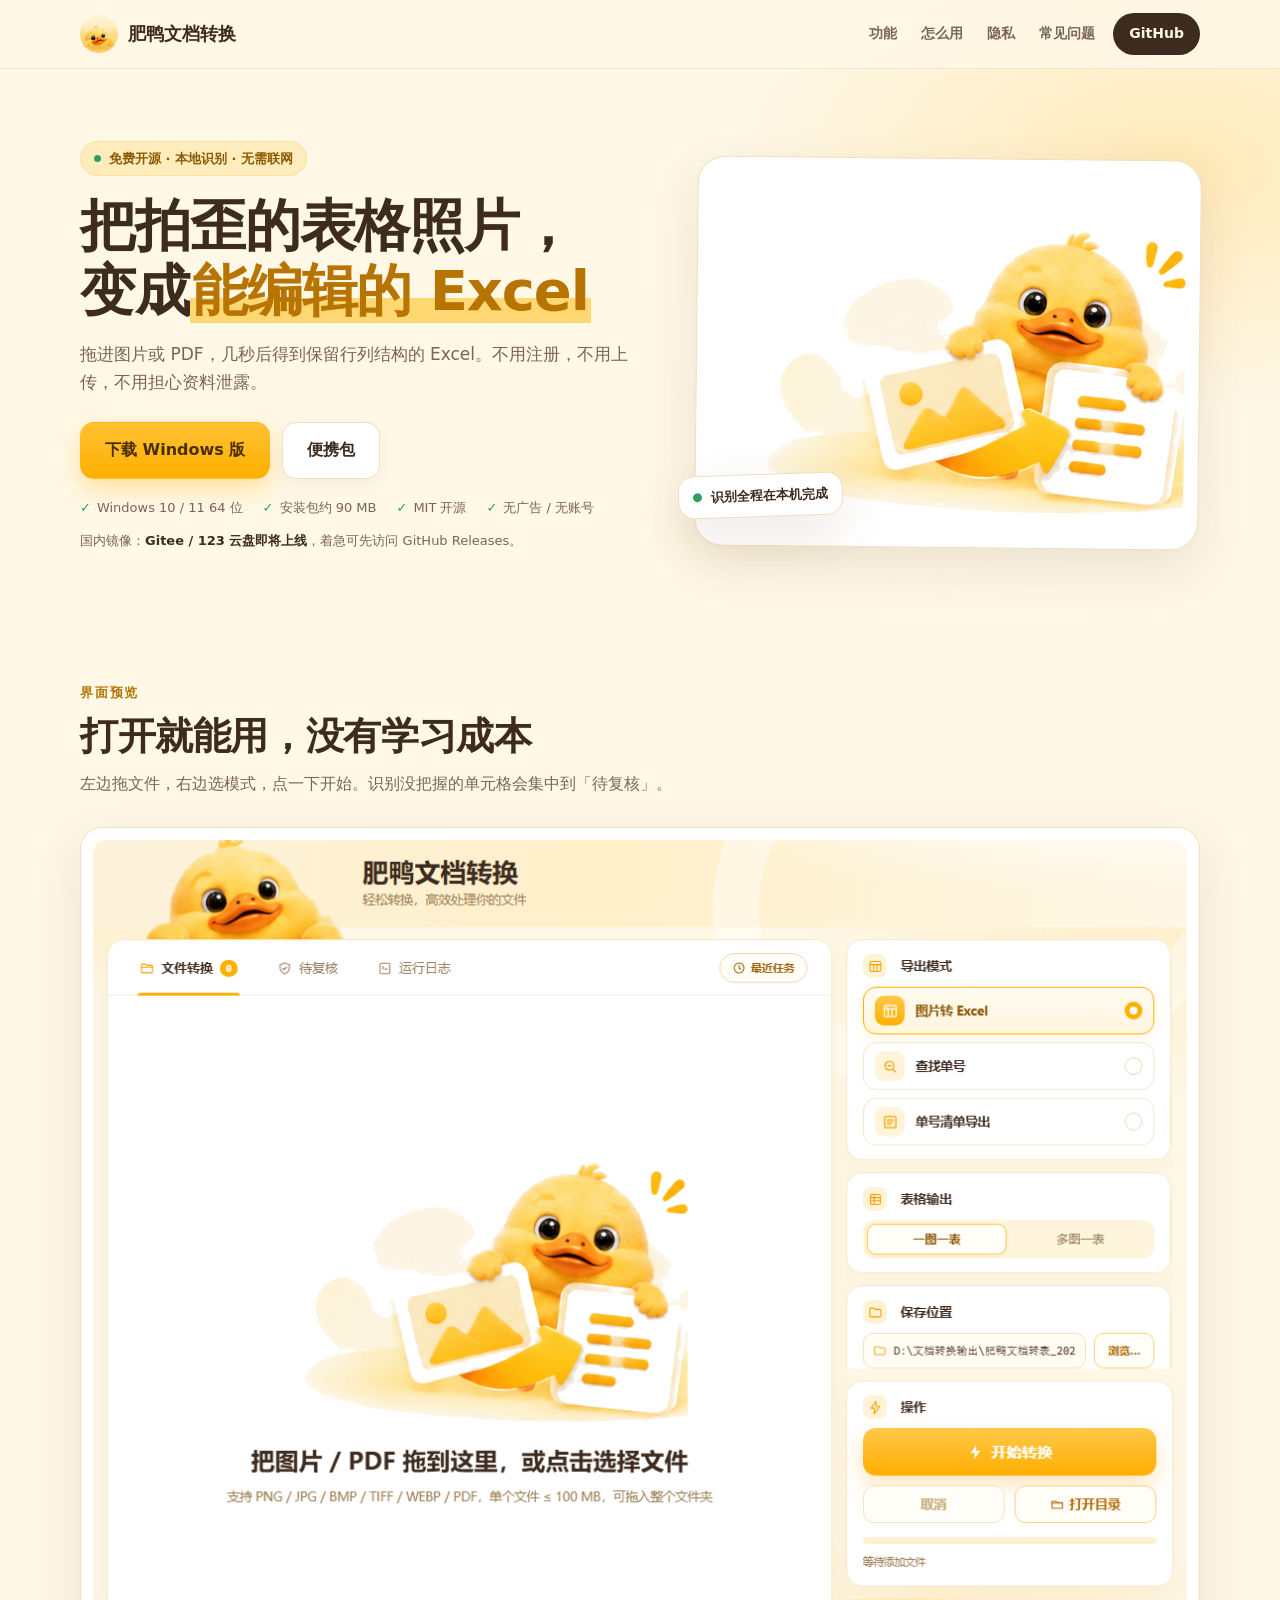
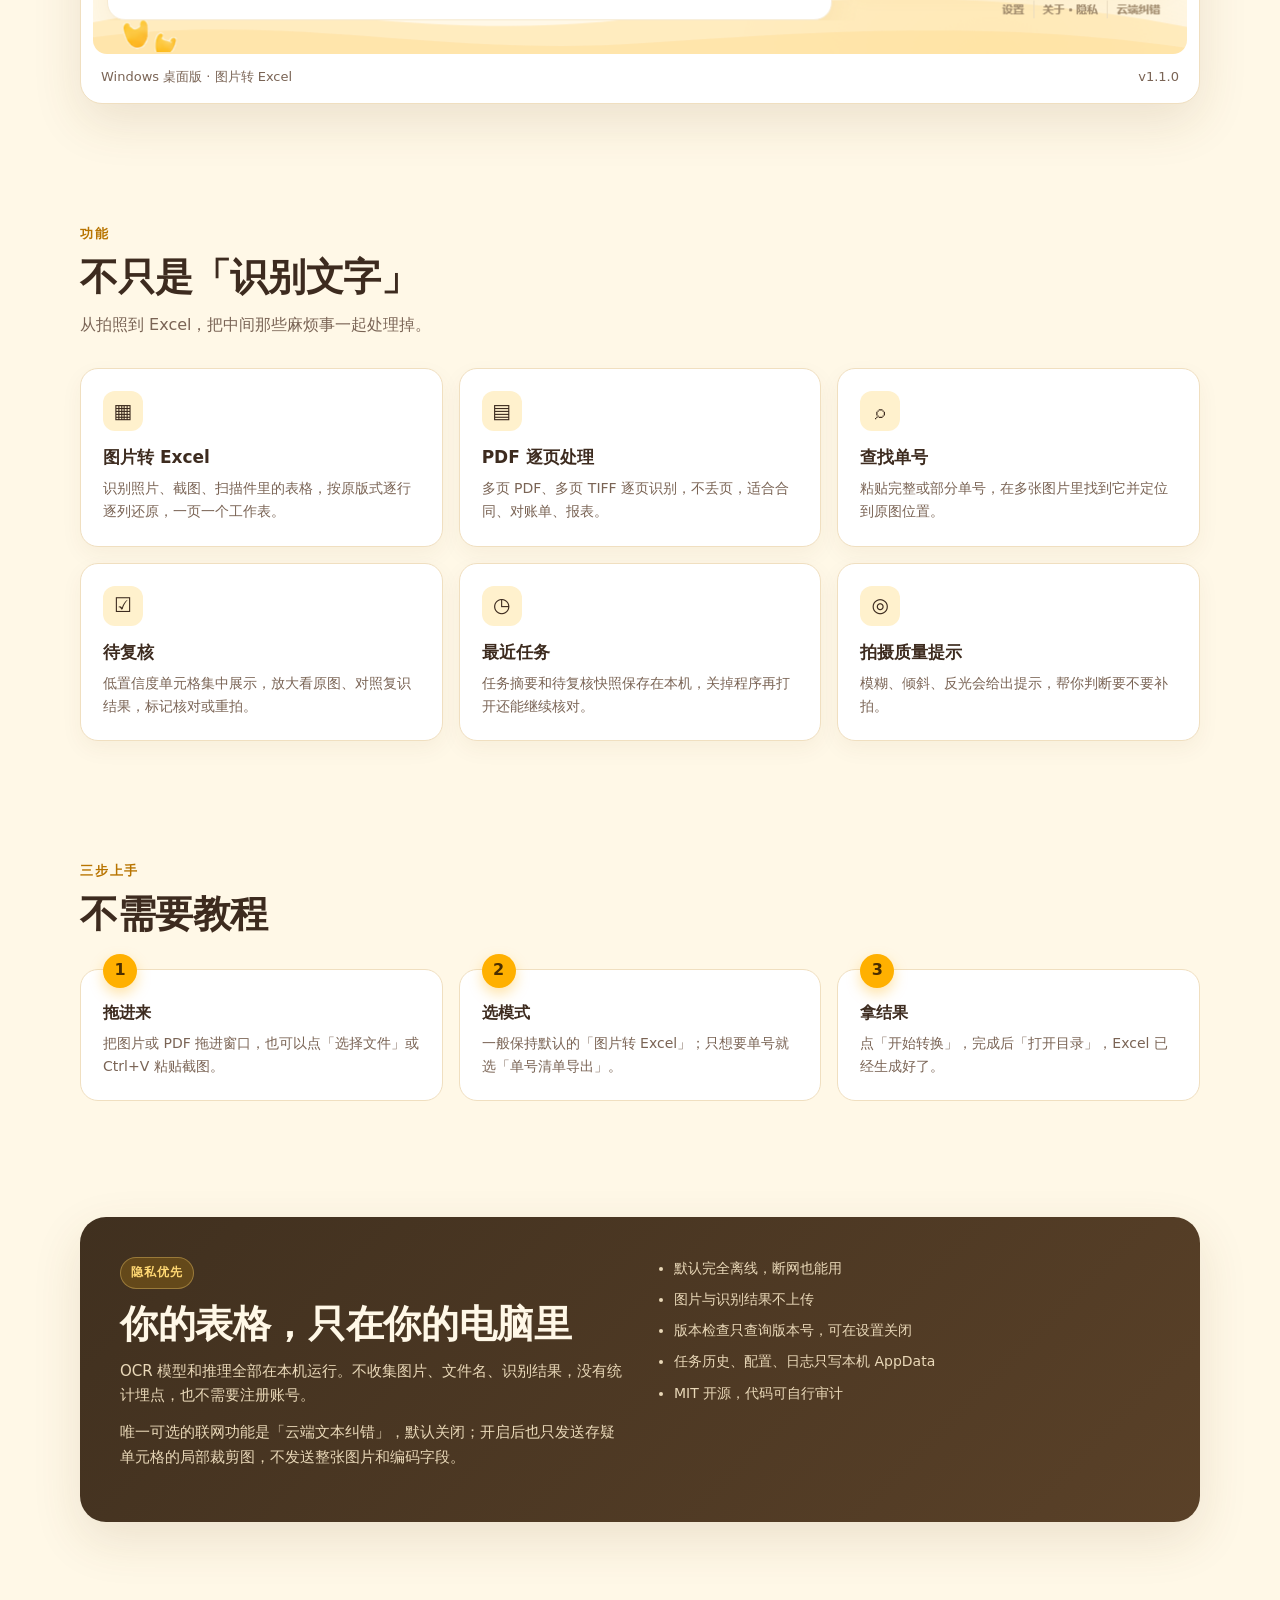
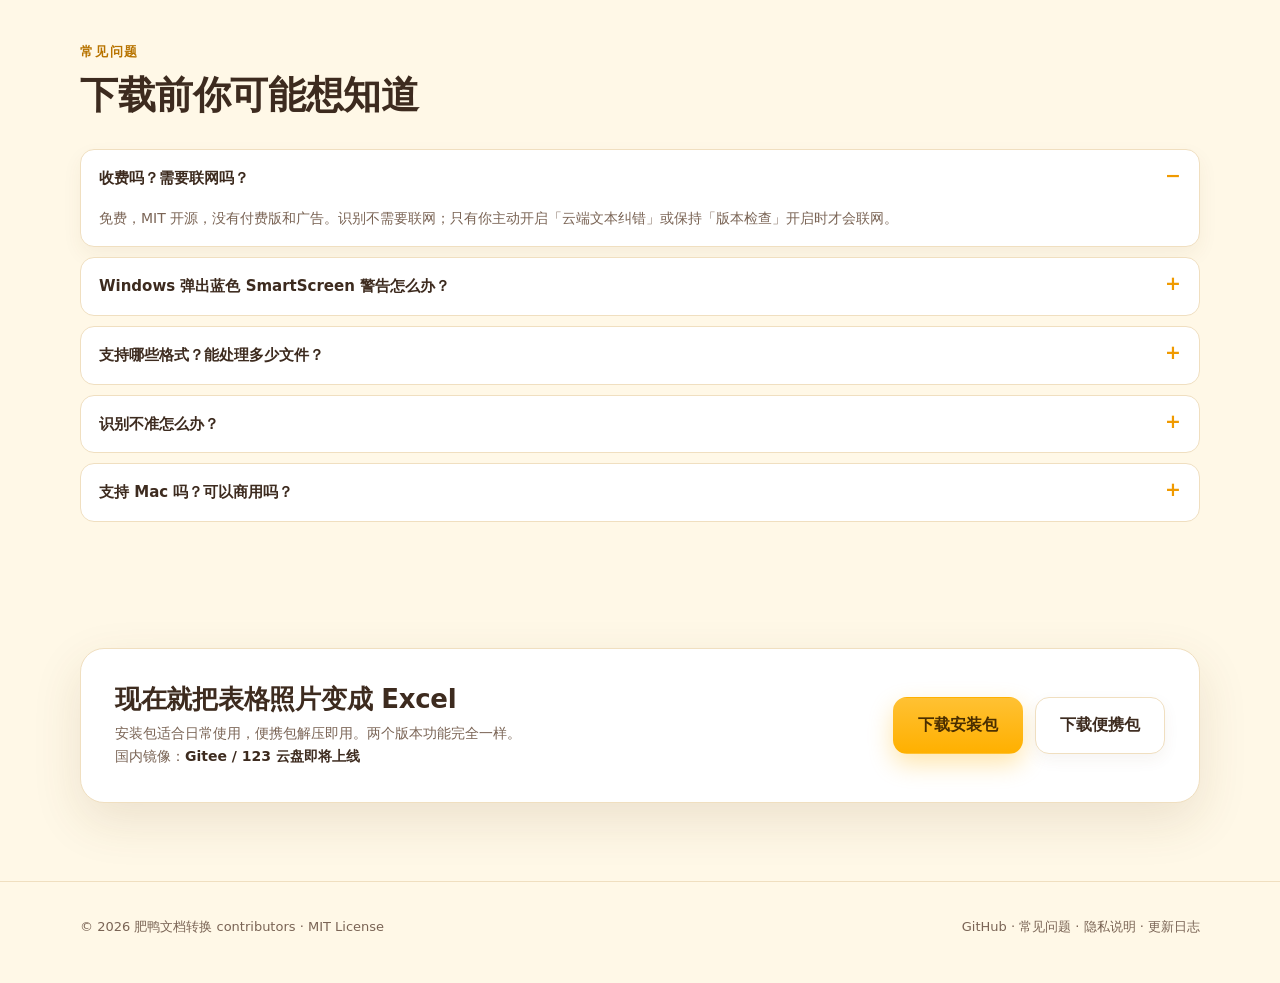
==== index.html @ 393e7095 "feat: 肥鸭文档转换 v1.1.0 开源版 Windows 本地 OCR 图片/PDF 转 Excel；MIT 开源、中文界面、自动更新检查、官网与 FAQ。" ====
<!DOCTYPE html>
<html lang="zh-CN">
<head>
<meta charset="UTF-8">
<meta name="viewport" content="width=device-width, initial-scale=1">
<title>肥鸭文档转换 · 图片 PDF 转 Excel，本地识别不上传</title>
<meta name="description" content="免费开源的 Windows 工具：把表格照片、截图、扫描 PDF 转成可编辑的 Excel。全程本机 OCR，不上传图片和识别结果。">
<meta name="theme-color" content="#FFF8E7">
<link rel="icon" href="assets/app.png">
<style>
  :root {
    --cream: #FFF8E7;
    --cream-deep: #FFEFC9;
    --orange: #FFB000;
    --orange-deep: #F09A00;
    --brown: #3D2B1F;
    --brown-soft: #7A6455;
    --white: #FFFFFF;
    --line: #F0DFC0;
    --green: #2F9E63;
    --radius: 22px;
    --shadow: 0 18px 50px rgba(99, 67, 26, .12);
  }
  * { box-sizing: border-box; }
  html { scroll-behavior: smooth; }
  body {
    margin: 0;
    font-family: "PingFang SC", "Microsoft YaHei", "Noto Sans SC", system-ui, -apple-system, sans-serif;
    color: var(--brown);
    background:
      radial-gradient(900px 420px at 12% -8%, #FFE7A8 0%, rgba(255, 231, 168, 0) 62%),
      radial-gradient(760px 420px at 92% 4%, #FFE9B8 0%, rgba(255, 233, 184, 0) 58%),
      var(--cream);
    line-height: 1.65;
    -webkit-font-smoothing: antialiased;
  }
  a { color: inherit; }
  .wrap { width: min(1120px, calc(100% - 40px)); margin: 0 auto; }

  /* 顶部导航 */
  header {
    position: sticky; top: 0; z-index: 20;
    backdrop-filter: blur(14px);
    background: rgba(255, 248, 231, .82);
    border-bottom: 1px solid rgba(240, 223, 192, .7);
  }
  .nav { display: flex; align-items: center; gap: 18px; height: 68px; }
  .brand { display: flex; align-items: center; gap: 10px; font-weight: 800; font-size: 18px; text-decoration: none; }
  .brand img { width: 38px; height: 38px; border-radius: 50%; object-fit: cover; background: var(--white); }
  .nav-links { display: flex; gap: 24px; margin-left: auto; font-size: 14px; font-weight: 600; }
  .nav-links a { text-decoration: none; color: var(--brown-soft); }
  .nav-links a:hover { color: var(--brown); }
  .nav-cta {
    text-decoration: none; font-weight: 700; font-size: 14px;
    background: var(--brown); color: var(--cream);
    padding: 9px 16px; border-radius: 999px;
  }

  /* 首屏 */
  .hero { display: grid; grid-template-columns: 1.06fr .94fr; gap: 48px; align-items: center; padding: 72px 0 56px; }
  .eyebrow {
    display: inline-flex; align-items: center; gap: 8px;
    font-size: 13px; font-weight: 700; color: #8A5A00;
    background: #FFECBC; border: 1px solid #FFDF9A;
    padding: 6px 13px; border-radius: 999px;
  }
  .eyebrow i { width: 7px; height: 7px; border-radius: 50%; background: var(--green); display: inline-block; }
  h1 { font-size: clamp(34px, 4.6vw, 56px); line-height: 1.16; margin: 18px 0 16px; letter-spacing: -.02em; }
  h1 em { font-style: normal; color: #B87400; background: linear-gradient(transparent 62%, #FFD873 62%); padding: 0 2px; }
  .lead { font-size: 17px; color: var(--brown-soft); max-width: 33em; margin: 0 0 26px; }
  .cta-row { display: flex; flex-wrap: wrap; gap: 12px; align-items: center; }
  .btn {
    display: inline-flex; align-items: center; gap: 9px;
    text-decoration: none; font-weight: 800; font-size: 16px;
    padding: 14px 24px; border-radius: 14px; border: 1px solid transparent;
    transition: transform .15s ease, box-shadow .15s ease;
  }
  .btn:hover { transform: translateY(-1px); }
  .btn-main {
    background: linear-gradient(180deg, #FFC133, var(--orange));
    color: #4A2E00; box-shadow: 0 10px 24px rgba(255, 176, 0, .32);
  }
  .btn-ghost { background: var(--white); border-color: var(--line); color: var(--brown); box-shadow: 0 6px 16px rgba(99, 67, 26, .06); }
  .meta { display: flex; flex-wrap: wrap; gap: 8px 20px; margin-top: 18px; font-size: 13px; color: var(--brown-soft); }
  .meta span::before { content: "✓"; color: var(--green); font-weight: 800; margin-right: 6px; }

  .hero-visual { position: relative; }
  .hero-card {
    background: var(--white); border: 1px solid var(--line); border-radius: 28px;
    padding: 14px; box-shadow: var(--shadow); transform: rotate(.6deg);
  }
  .hero-card img { width: 100%; display: block; border-radius: 18px; }
  .float-tag {
    position: absolute; left: -18px; bottom: 30px;
    background: var(--white); border: 1px solid var(--line); border-radius: 16px;
    padding: 10px 14px; box-shadow: var(--shadow); font-size: 13px; font-weight: 700;
    display: flex; align-items: center; gap: 9px; transform: rotate(-2deg);
  }
  .float-tag .dot { width: 9px; height: 9px; border-radius: 50%; background: var(--green); }

  /* 通用区块 */
  section { padding: 58px 0; }
  .sec-head { max-width: 640px; margin-bottom: 30px; }
  .sec-kicker { font-size: 13px; font-weight: 800; letter-spacing: .14em; color: #B87400; text-transform: uppercase; }
  h2 { font-size: clamp(26px, 3vw, 38px); line-height: 1.25; margin: 8px 0 10px; letter-spacing: -.01em; }
  .sec-head p { color: var(--brown-soft); margin: 0; font-size: 16px; }

  .shot {
    background: var(--white); border: 1px solid var(--line); border-radius: var(--radius);
    padding: 12px; box-shadow: var(--shadow);
  }
  .shot img { width: 100%; display: block; border-radius: 14px; }
  .shot-cap { display: flex; justify-content: space-between; gap: 12px; padding: 12px 8px 4px; font-size: 13px; color: var(--brown-soft); }

  .grid { display: grid; grid-template-columns: repeat(3, 1fr); gap: 16px; }
  .card {
    background: var(--white); border: 1px solid var(--line); border-radius: 18px;
    padding: 22px; box-shadow: 0 8px 22px rgba(99, 67, 26, .05);
  }
  .card .ico {
    width: 40px; height: 40px; border-radius: 12px; display: grid; place-items: center;
    background: #FFF1CD; font-size: 20px; margin-bottom: 12px;
  }
  .card h3 { margin: 0 0 6px; font-size: 17px; }
  .card p { margin: 0; font-size: 14px; color: var(--brown-soft); }

  .steps { display: grid; grid-template-columns: repeat(3, 1fr); gap: 16px; counter-reset: step; }
  .step { position: relative; background: var(--white); border: 1px solid var(--line); border-radius: 18px; padding: 24px 22px 22px; }
  .step::before {
    counter-increment: step; content: counter(step);
    position: absolute; top: -16px; left: 22px;
    width: 34px; height: 34px; border-radius: 50%;
    display: grid; place-items: center; font-weight: 800;
    background: var(--orange); color: #4A2E00; box-shadow: 0 6px 14px rgba(255, 176, 0, .35);
  }
  .step h3 { margin: 6px 0 6px; font-size: 16px; }
  .step p { margin: 0; font-size: 14px; color: var(--brown-soft); }

  .privacy {
    background: linear-gradient(135deg, #40301F, #5A4128);
    border-radius: 26px; color: #FFF3D8; padding: 40px;
    display: grid; grid-template-columns: 1fr 1fr; gap: 32px;
    box-shadow: var(--shadow);
  }
  .privacy h2 { color: #FFF8E7; margin-top: 0; }
  .privacy p { color: #E9D8B8; margin: 0 0 12px; font-size: 15px; }
  .privacy ul { margin: 0; padding-left: 18px; color: #E9D8B8; font-size: 14px; }
  .privacy li { margin-bottom: 8px; }
  .privacy .badge {
    display: inline-block; font-size: 12px; font-weight: 800; letter-spacing: .08em;
    background: rgba(255, 176, 0, .18); color: #FFD873; border: 1px solid rgba(255, 216, 115, .35);
    padding: 5px 10px; border-radius: 999px; margin-bottom: 12px;
  }

  details {
    background: var(--white); border: 1px solid var(--line); border-radius: 14px;
    padding: 0 18px; margin-bottom: 10px;
  }
  details[open] { box-shadow: 0 8px 20px rgba(99, 67, 26, .06); }
  summary { cursor: pointer; font-weight: 700; font-size: 15px; padding: 16px 0; list-style: none; display: flex; justify-content: space-between; gap: 12px; }
  summary::-webkit-details-marker { display: none; }
  summary::after { content: "+"; color: var(--orange-deep); font-weight: 800; font-size: 19px; line-height: 1; }
  details[open] summary::after { content: "−"; }
  details p { margin: 0 0 16px; font-size: 14px; color: var(--brown-soft); }

  .download-card {
    background: var(--white); border: 1px solid var(--line); border-radius: 24px;
    padding: 34px; box-shadow: var(--shadow);
    display: flex; align-items: center; justify-content: space-between; gap: 24px; flex-wrap: wrap;
  }
  .download-card h2 { margin: 0 0 6px; font-size: 26px; }
  .download-card p { margin: 0; color: var(--brown-soft); font-size: 14px; }
  .mirror { font-size: 13px; color: var(--brown-soft); margin-top: 12px; }
  .mirror b { color: var(--brown); }
  .disabled { opacity: .55; pointer-events: none; }

  footer { padding: 34px 0 46px; border-top: 1px solid var(--line); margin-top: 20px; font-size: 13px; color: var(--brown-soft); }
  .foot { display: flex; flex-wrap: wrap; gap: 14px 26px; align-items: center; justify-content: space-between; }
  .foot a { text-decoration: none; }
  .foot a:hover { text-decoration: underline; }

  @media (max-width: 880px) {
    .hero { grid-template-columns: 1fr; padding-top: 44px; gap: 30px; }
    .hero-visual { order: -1; }
    .grid { grid-template-columns: 1fr 1fr; }
    .steps { grid-template-columns: 1fr; }
    .privacy { grid-template-columns: 1fr; padding: 28px; }
    .nav-links { display: none; }
  }
  @media (max-width: 560px) {
    .grid { grid-template-columns: 1fr; }
    .hero-card { transform: none; }
    .float-tag { left: 8px; bottom: 10px; }
    .cta-row .btn { width: 100%; justify-content: center; }
    .download-card { padding: 24px; }
  }
</style>
</head>
<body>

<header>
  <div class="wrap nav">
    <a class="brand" href="#top"><img src="assets/app.png" alt="">肥鸭文档转换</a>
    <nav class="nav-links">
      <a href="#features">功能</a>
      <a href="#howto">怎么用</a>
      <a href="#privacy">隐私</a>
      <a href="#faq">常见问题</a>
    </nav>
    <a class="nav-cta" href="https://github.com/feifei3yaya/fatduck-ocr" target="_blank" rel="noopener">GitHub</a>
  </div>
</header>

<main id="top">
  <div class="wrap hero">
    <div>
      <span class="eyebrow"><i></i>免费开源 · 本地识别 · 无需联网</span>
      <h1>把拍歪的表格照片，<br>变成<em>能编辑的 Excel</em></h1>
      <p class="lead">拖进图片或 PDF，几秒后得到保留行列结构的 Excel。不用注册，不用上传，不用担心资料泄露。</p>
      <div class="cta-row">
        <a class="btn btn-main" href="https://github.com/feifei3yaya/fatduck-ocr/releases/latest" target="_blank" rel="noopener">下载 Windows 版</a>
        <a class="btn btn-ghost" href="https://github.com/feifei3yaya/fatduck-ocr/releases/latest" target="_blank" rel="noopener">便携包</a>
      </div>
      <div class="meta">
        <span>Windows 10 / 11 64 位</span>
        <span>安装包约 90 MB</span>
        <span>MIT 开源</span>
        <span>无广告 / 无账号</span>
      </div>
      <p class="mirror">国内镜像：<b>Gitee / 123 云盘即将上线</b>，着急可先访问 GitHub Releases。</p>
    </div>
    <div class="hero-visual">
      <div class="hero-card"><img src="assets/duck-hero.png" alt="肥鸭文档转换吉祥物"></div>
      <div class="float-tag"><span class="dot"></span>识别全程在本机完成</div>
    </div>
  </div>

  <section id="preview">
    <div class="wrap">
      <div class="sec-head">
        <span class="sec-kicker">界面预览</span>
        <h2>打开就能用，没有学习成本</h2>
        <p>左边拖文件，右边选模式，点一下开始。识别没把握的单元格会集中到「待复核」。</p>
      </div>
      <div class="shot">
        <img src="docs/screenshot.png" alt="肥鸭文档转换界面截图">
        <div class="shot-cap"><span>Windows 桌面版 · 图片转 Excel</span><span>v1.1.0</span></div>
      </div>
    </div>
  </section>

  <section id="features">
    <div class="wrap">
      <div class="sec-head">
        <span class="sec-kicker">功能</span>
        <h2>不只是「识别文字」</h2>
        <p>从拍照到 Excel，把中间那些麻烦事一起处理掉。</p>
      </div>
      <div class="grid">
        <div class="card"><div class="ico">▦</div><h3>图片转 Excel</h3><p>识别照片、截图、扫描件里的表格，按原版式逐行逐列还原，一页一个工作表。</p></div>
        <div class="card"><div class="ico">▤</div><h3>PDF 逐页处理</h3><p>多页 PDF、多页 TIFF 逐页识别，不丢页，适合合同、对账单、报表。</p></div>
        <div class="card"><div class="ico">⌕</div><h3>查找单号</h3><p>粘贴完整或部分单号，在多张图片里找到它并定位到原图位置。</p></div>
        <div class="card"><div class="ico">☑</div><h3>待复核</h3><p>低置信度单元格集中展示，放大看原图、对照复识结果，标记核对或重拍。</p></div>
        <div class="card"><div class="ico">◷</div><h3>最近任务</h3><p>任务摘要和待复核快照保存在本机，关掉程序再打开还能继续核对。</p></div>
        <div class="card"><div class="ico">◎</div><h3>拍摄质量提示</h3><p>模糊、倾斜、反光会给出提示，帮你判断要不要补拍。</p></div>
      </div>
    </div>
  </section>

  <section id="howto">
    <div class="wrap">
      <div class="sec-head">
        <span class="sec-kicker">三步上手</span>
        <h2>不需要教程</h2>
      </div>
      <div class="steps">
        <div class="step"><h3>拖进来</h3><p>把图片或 PDF 拖进窗口，也可以点「选择文件」或 Ctrl+V 粘贴截图。</p></div>
        <div class="step"><h3>选模式</h3><p>一般保持默认的「图片转 Excel」；只想要单号就选「单号清单导出」。</p></div>
        <div class="step"><h3>拿结果</h3><p>点「开始转换」，完成后「打开目录」，Excel 已经生成好了。</p></div>
      </div>
    </div>
  </section>

  <section id="privacy">
    <div class="wrap">
      <div class="privacy">
        <div>
          <span class="badge">隐私优先</span>
          <h2>你的表格，只在你的电脑里</h2>
          <p>OCR 模型和推理全部在本机运行。不收集图片、文件名、识别结果，没有统计埋点，也不需要注册账号。</p>
          <p>唯一可选的联网功能是「云端文本纠错」，默认关闭；开启后也只发送存疑单元格的局部裁剪图，不发送整张图片和编码字段。</p>
        </div>
        <div>
          <ul>
            <li>默认完全离线，断网也能用</li>
            <li>图片与识别结果不上传</li>
            <li>版本检查只查询版本号，可在设置关闭</li>
            <li>任务历史、配置、日志只写本机 AppData</li>
            <li>MIT 开源，代码可自行审计</li>
          </ul>
        </div>
      </div>
    </div>
  </section>

  <section id="faq">
    <div class="wrap">
      <div class="sec-head">
        <span class="sec-kicker">常见问题</span>
        <h2>下载前你可能想知道</h2>
      </div>
      <details open>
        <summary>收费吗？需要联网吗？</summary>
        <p>免费，MIT 开源，没有付费版和广告。识别不需要联网；只有你主动开启「云端文本纠错」或保持「版本检查」开启时才会联网。</p>
      </details>
      <details>
        <summary>Windows 弹出蓝色 SmartScreen 警告怎么办？</summary>
        <p>因为我们没有购买代码签名证书。点「更多信息 → 仍要运行」即可，也可以先运行随包附带的「解除锁定.bat」。</p>
      </details>
      <details>
        <summary>支持哪些格式？能处理多少文件？</summary>
        <p>支持 PNG / JPG / BMP / TIF / TIFF / WEBP / PDF；单文件上限 100 MB，可一次拖入整个文件夹，多页 PDF 会逐页识别。</p>
      </details>
      <details>
        <summary>识别不准怎么办？</summary>
        <p>尽量正对表格拍摄，让表格占满画面，避免反光和阴影。识别没把握的单元格会进入「待复核」，可以逐条对照原图核对。印刷体效果最好，潦草手写准确率有限。</p>
      </details>
      <details>
        <summary>支持 Mac 吗？可以商用吗？</summary>
        <p>目前支持 Windows 10 / 11 64 位，macOS 在规划中。MIT 许可证允许商用、修改和再分发，保留版权声明即可。</p>
      </details>
    </div>
  </section>

  <section id="download">
    <div class="wrap">
      <div class="download-card">
        <div>
          <h2>现在就把表格照片变成 Excel</h2>
          <p>安装包适合日常使用，便携包解压即用。两个版本功能完全一样。</p>
          <p class="mirror">国内镜像：<b>Gitee / 123 云盘即将上线</b></p>
        </div>
        <div class="cta-row">
          <a class="btn btn-main" href="https://github.com/feifei3yaya/fatduck-ocr/releases/latest" target="_blank" rel="noopener">下载安装包</a>
          <a class="btn btn-ghost" href="https://github.com/feifei3yaya/fatduck-ocr/releases/latest" target="_blank" rel="noopener">下载便携包</a>
        </div>
      </div>
    </div>
  </section>
</main>

<footer>
  <div class="wrap foot">
    <span>© 2026 肥鸭文档转换 contributors · MIT License</span>
    <span>
      <a href="https://github.com/feifei3yaya/fatduck-ocr" target="_blank" rel="noopener">GitHub</a> ·
      <a href="docs/FAQ.md">常见问题</a> ·
      <a href="privacy_notice.txt">隐私说明</a> ·
      <a href="CHANGELOG.md">更新日志</a>
    </span>
  </div>
</footer>

</body>
</html>
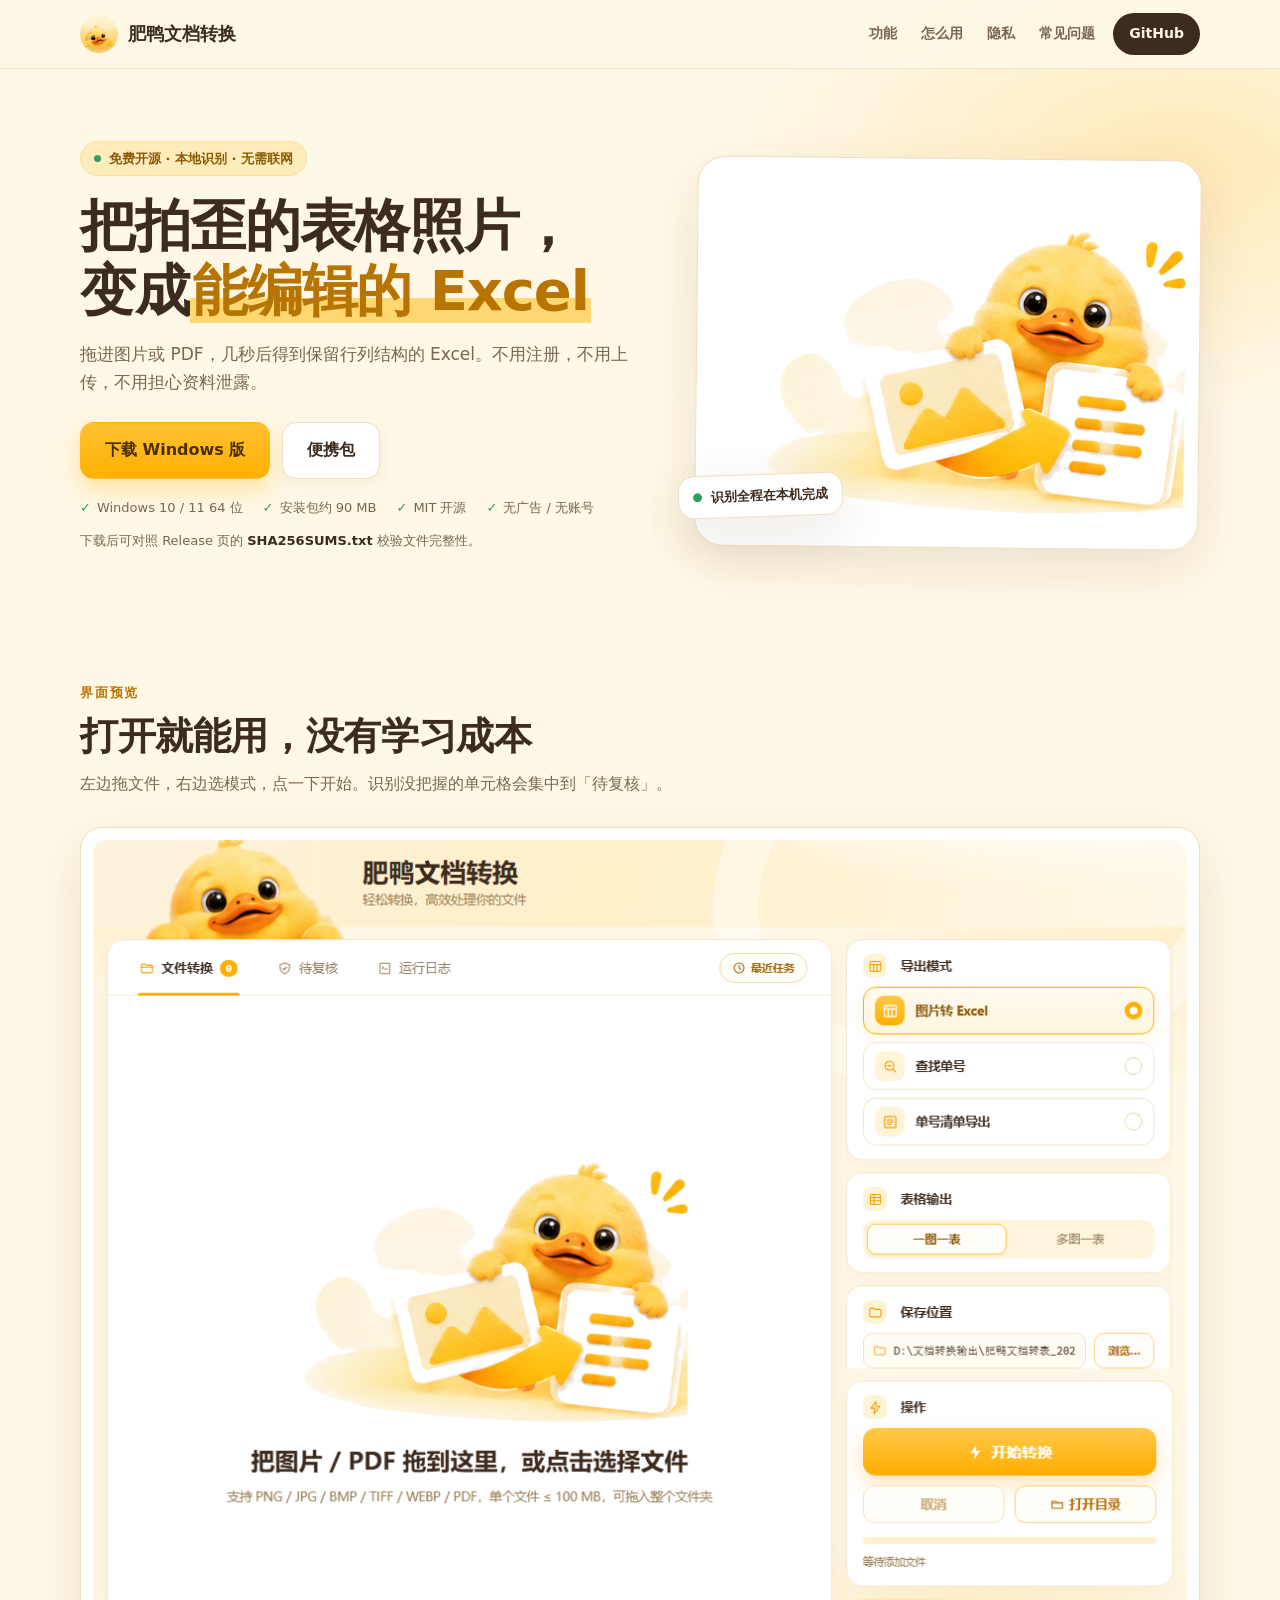
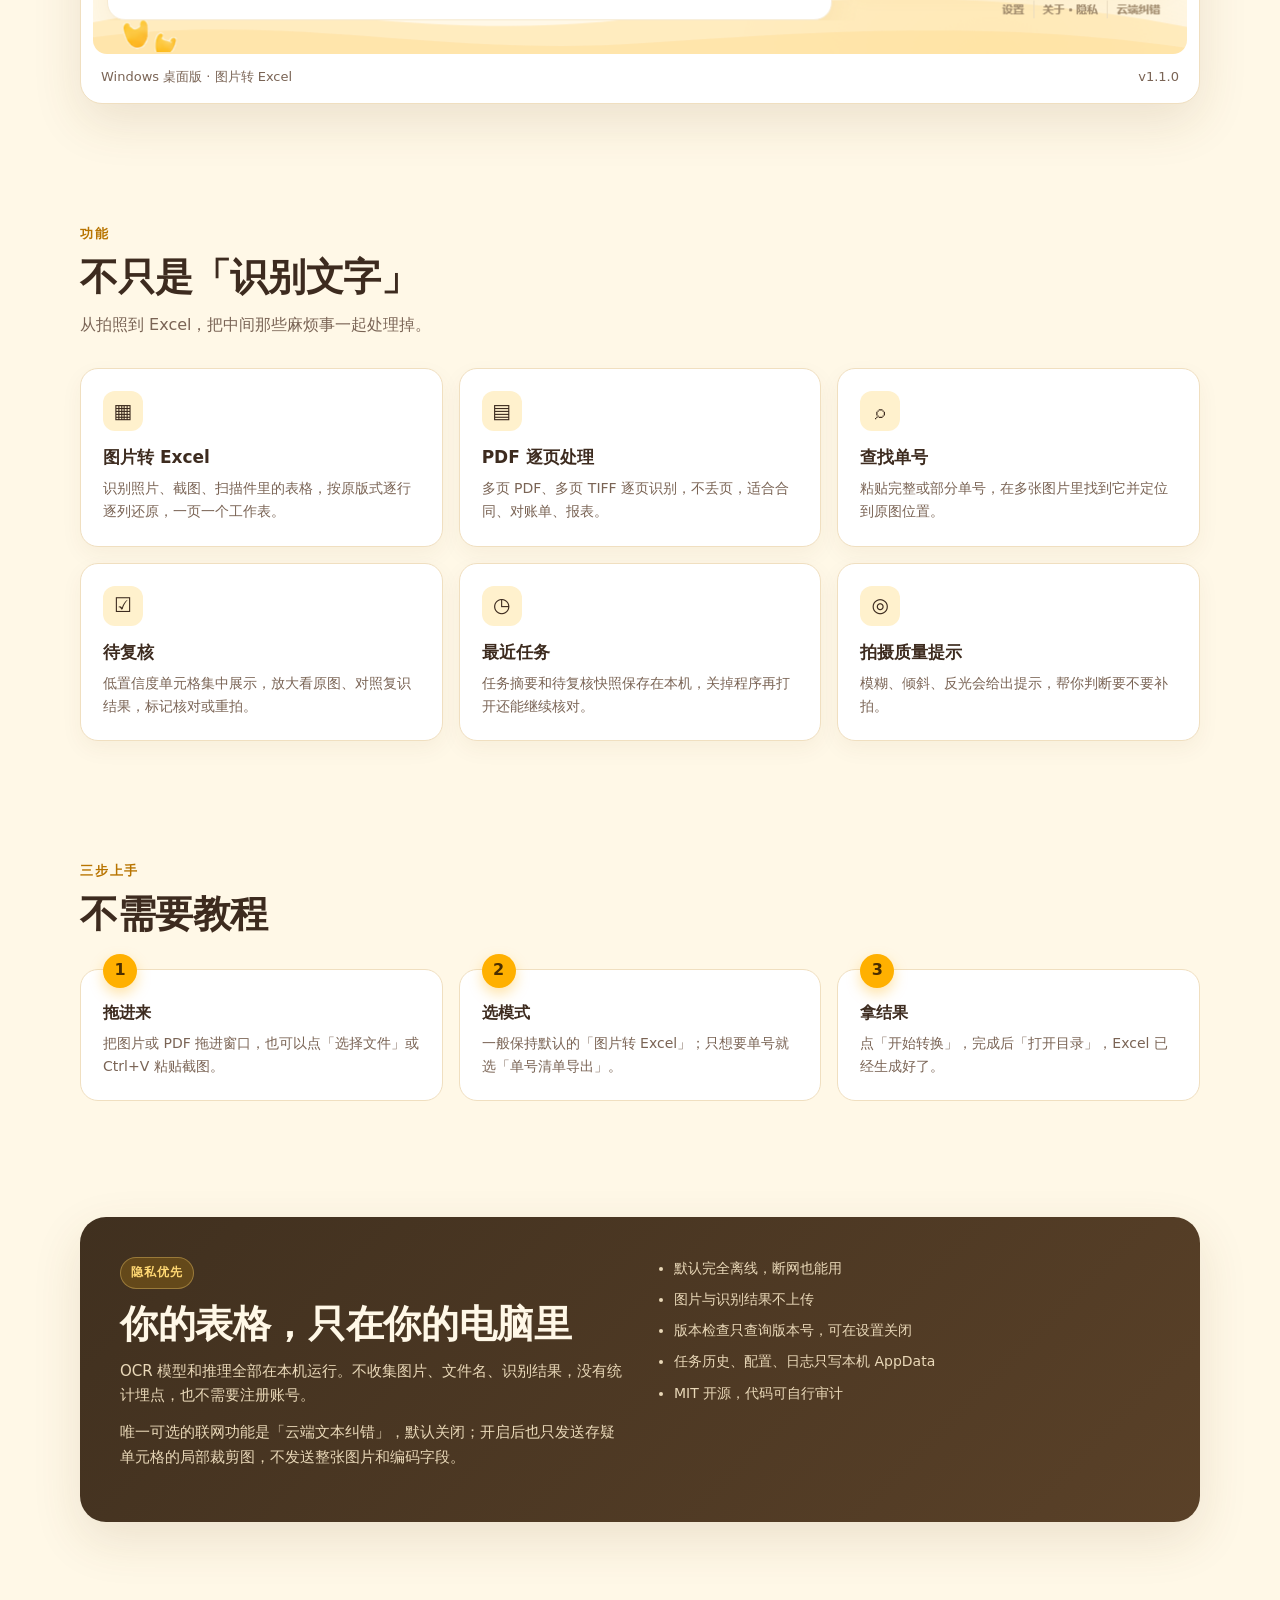
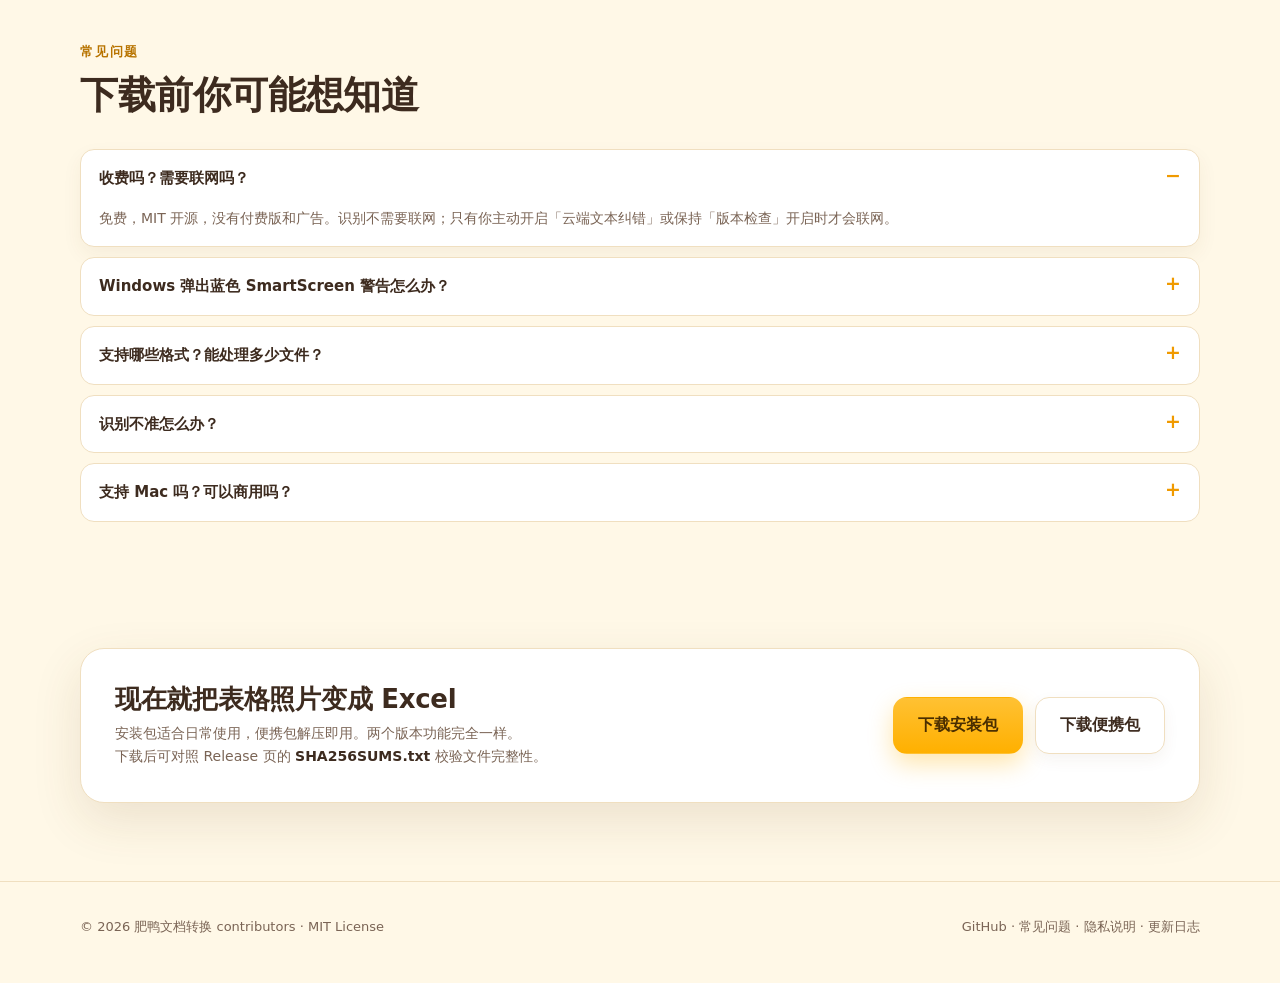
==== commit 008c4983: "ci: 用 Actions 部署官网，移除镜像占位文案" ====
--- a/index.html
+++ b/index.html
@@ -227,7 +227,7 @@
         <span>MIT 开源</span>
         <span>无广告 / 无账号</span>
       </div>
-      <p class="mirror">国内镜像：<b>Gitee / 123 云盘即将上线</b>，着急可先访问 GitHub Releases。</p>
+      <p class="mirror">下载后可对照 Release 页的 <b>SHA256SUMS.txt</b> 校验文件完整性。</p>
     </div>
     <div class="hero-visual">
       <div class="hero-card"><img src="assets/duck-hero.png" alt="肥鸭文档转换吉祥物"></div>
@@ -338,7 +338,7 @@
         <div>
           <h2>现在就把表格照片变成 Excel</h2>
           <p>安装包适合日常使用，便携包解压即用。两个版本功能完全一样。</p>
-          <p class="mirror">国内镜像：<b>Gitee / 123 云盘即将上线</b></p>
+          <p class="mirror">下载后可对照 Release 页的 <b>SHA256SUMS.txt</b> 校验文件完整性。</p>
         </div>
         <div class="cta-row">
           <a class="btn btn-main" href="https://github.com/feifei3yaya/fatduck-ocr/releases/latest" target="_blank" rel="noopener">下载安装包</a>
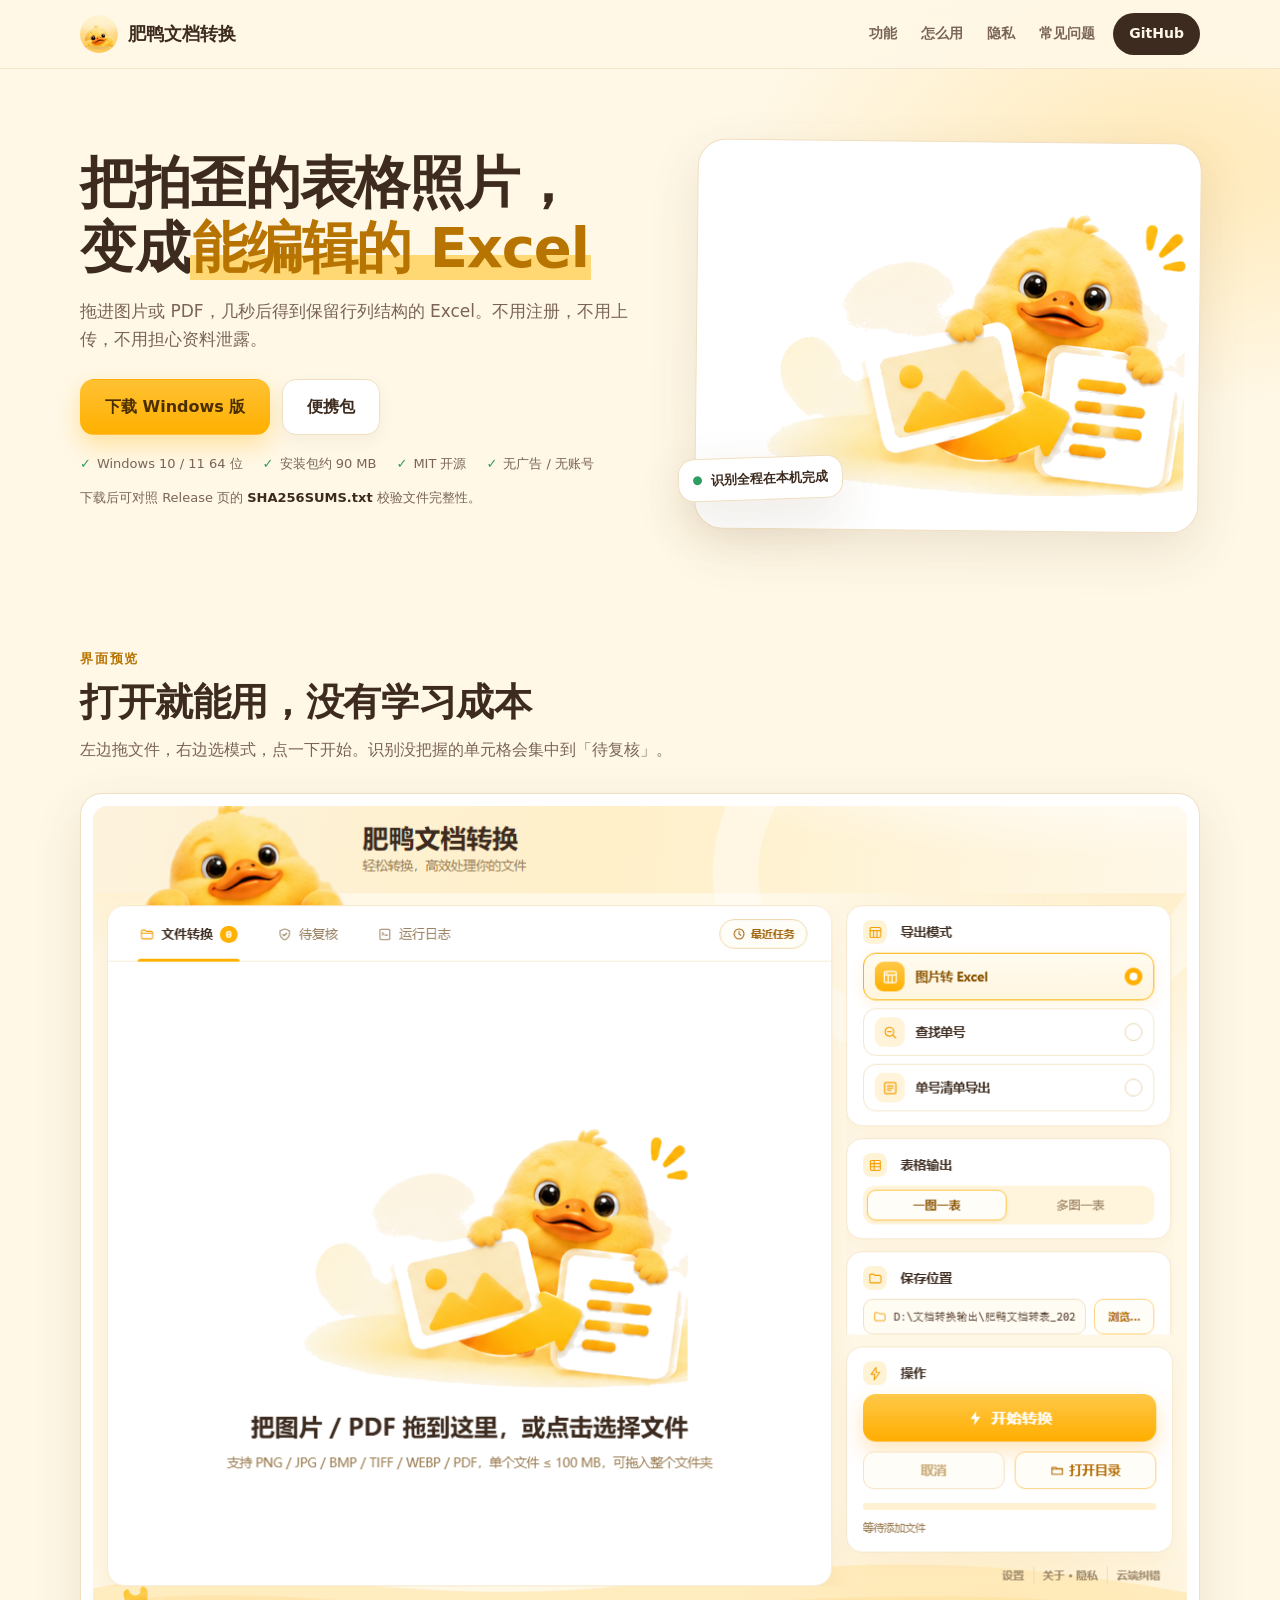
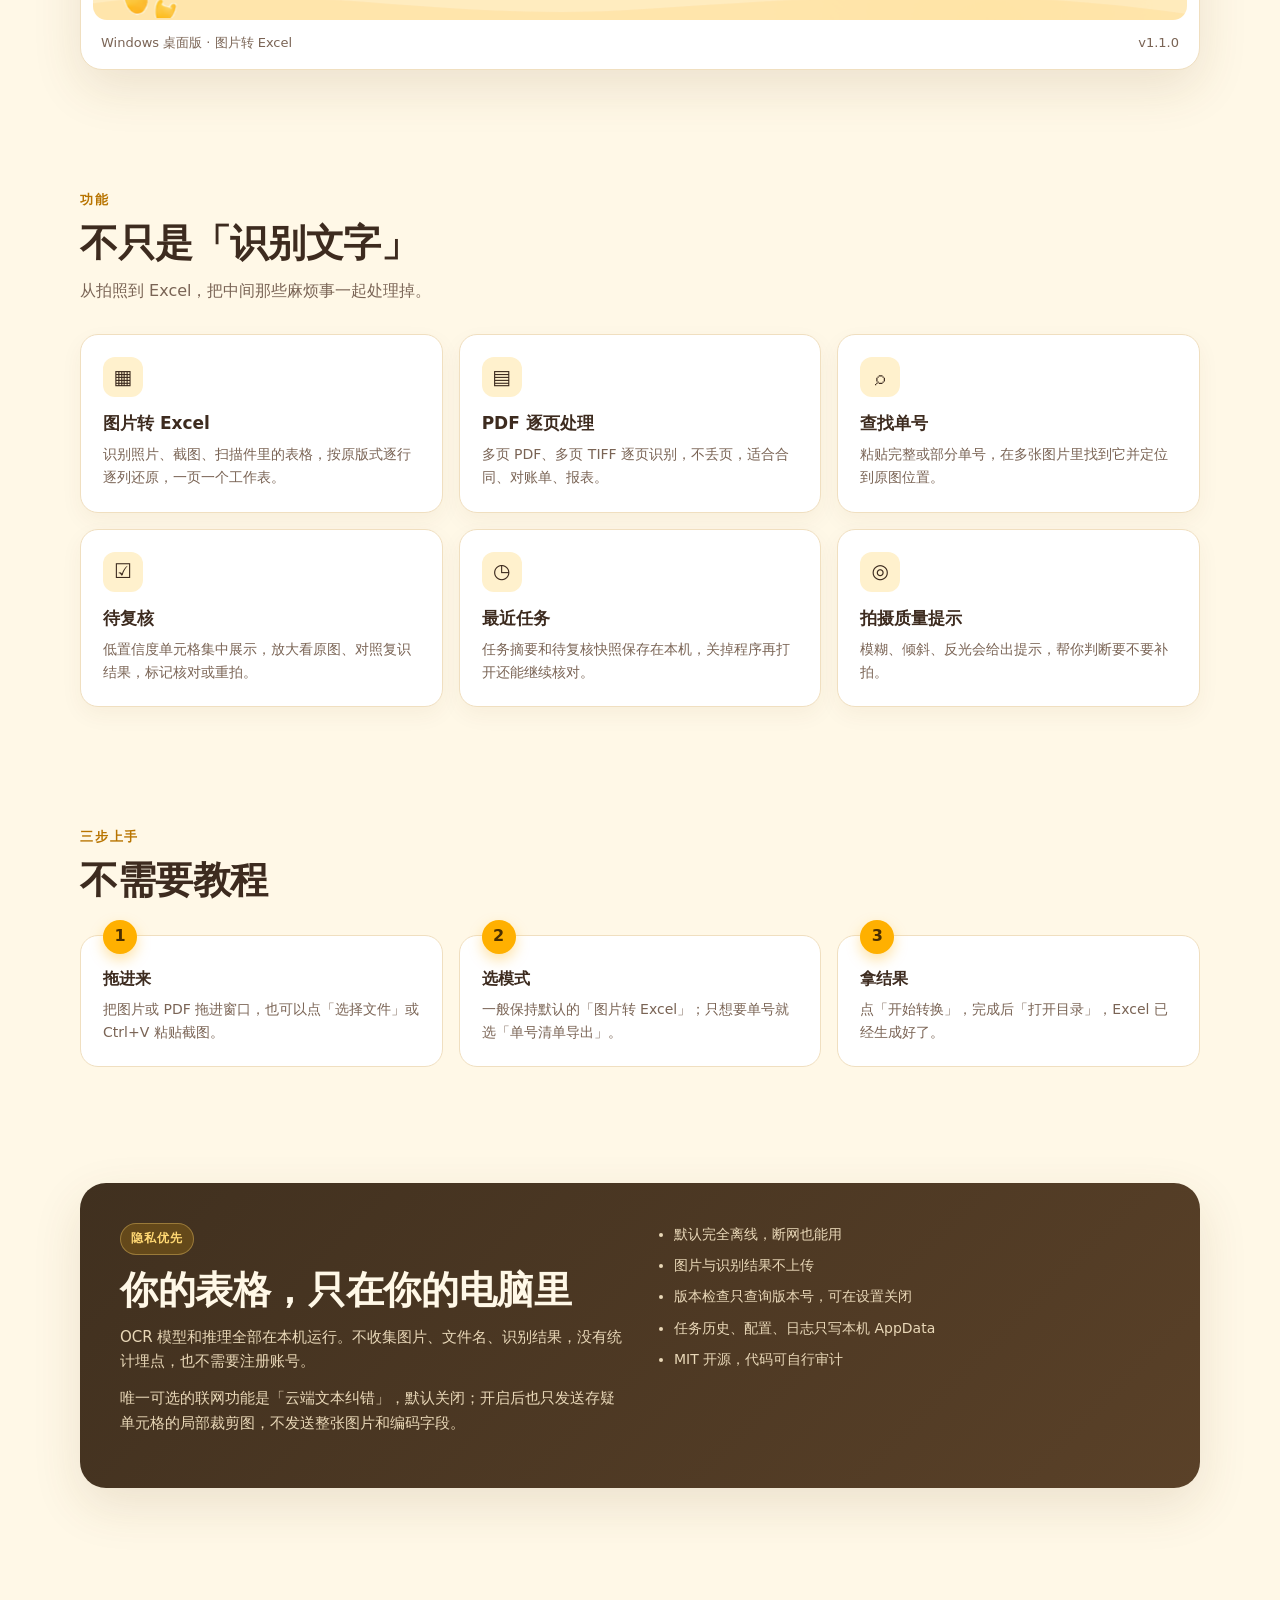
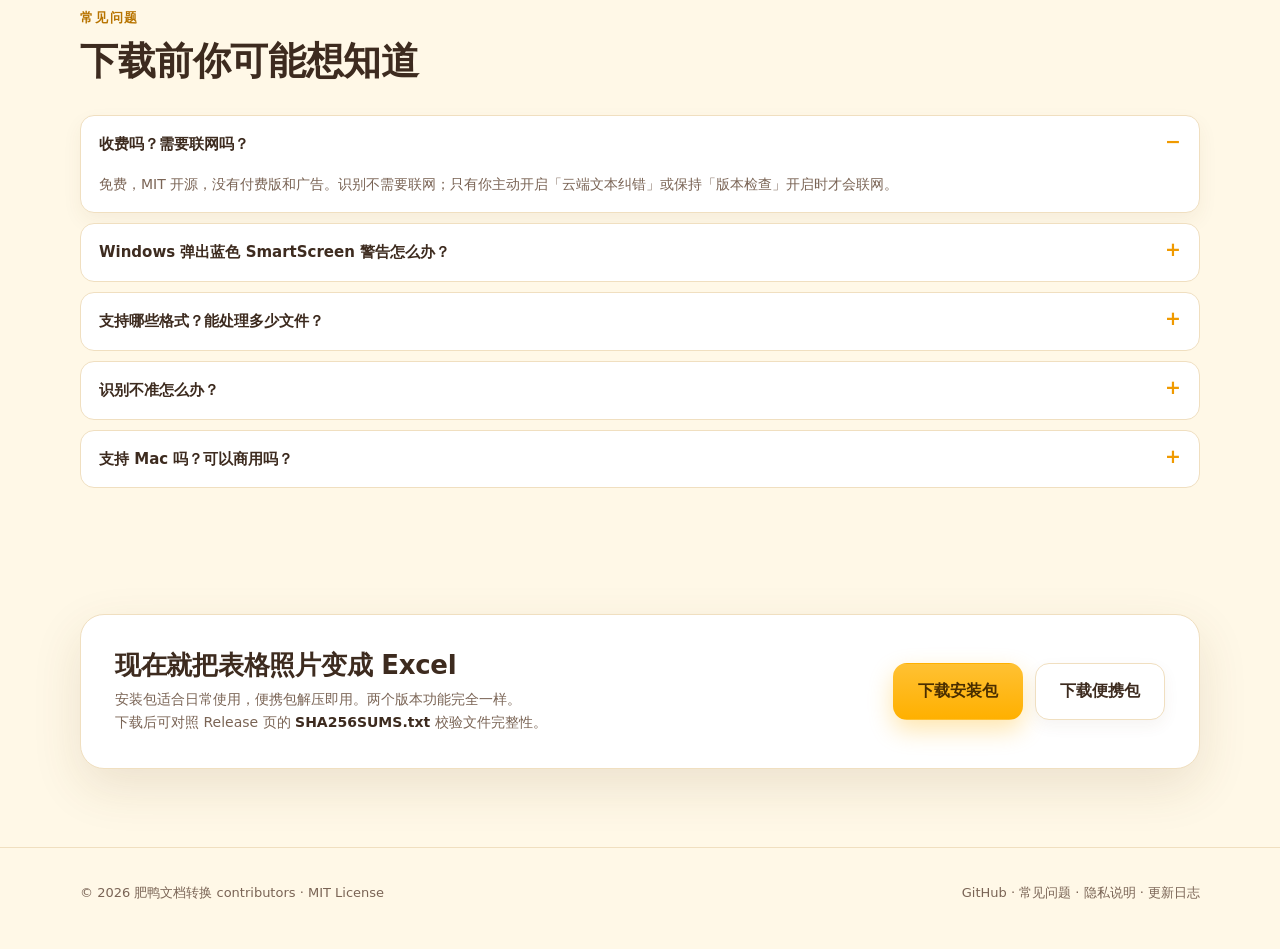
==== commit 90b66833: "docs: 官网首屏移除顶部标签" ====
--- a/index.html
+++ b/index.html
@@ -58,14 +58,7 @@
 
   /* 首屏 */
   .hero { display: grid; grid-template-columns: 1.06fr .94fr; gap: 48px; align-items: center; padding: 72px 0 56px; }
-  .eyebrow {
-    display: inline-flex; align-items: center; gap: 8px;
-    font-size: 13px; font-weight: 700; color: #8A5A00;
-    background: #FFECBC; border: 1px solid #FFDF9A;
-    padding: 6px 13px; border-radius: 999px;
-  }
-  .eyebrow i { width: 7px; height: 7px; border-radius: 50%; background: var(--green); display: inline-block; }
-  h1 { font-size: clamp(34px, 4.6vw, 56px); line-height: 1.16; margin: 18px 0 16px; letter-spacing: -.02em; }
+  h1 { font-size: clamp(34px, 4.6vw, 56px); line-height: 1.16; margin: 0 0 16px; letter-spacing: -.02em; }
   h1 em { font-style: normal; color: #B87400; background: linear-gradient(transparent 62%, #FFD873 62%); padding: 0 2px; }
   .lead { font-size: 17px; color: var(--brown-soft); max-width: 33em; margin: 0 0 26px; }
   .cta-row { display: flex; flex-wrap: wrap; gap: 12px; align-items: center; }
@@ -214,7 +207,6 @@
 <main id="top">
   <div class="wrap hero">
     <div>
-      <span class="eyebrow"><i></i>免费开源 · 本地识别 · 无需联网</span>
       <h1>把拍歪的表格照片，<br>变成<em>能编辑的 Excel</em></h1>
       <p class="lead">拖进图片或 PDF，几秒后得到保留行列结构的 Excel。不用注册，不用上传，不用担心资料泄露。</p>
       <div class="cta-row">
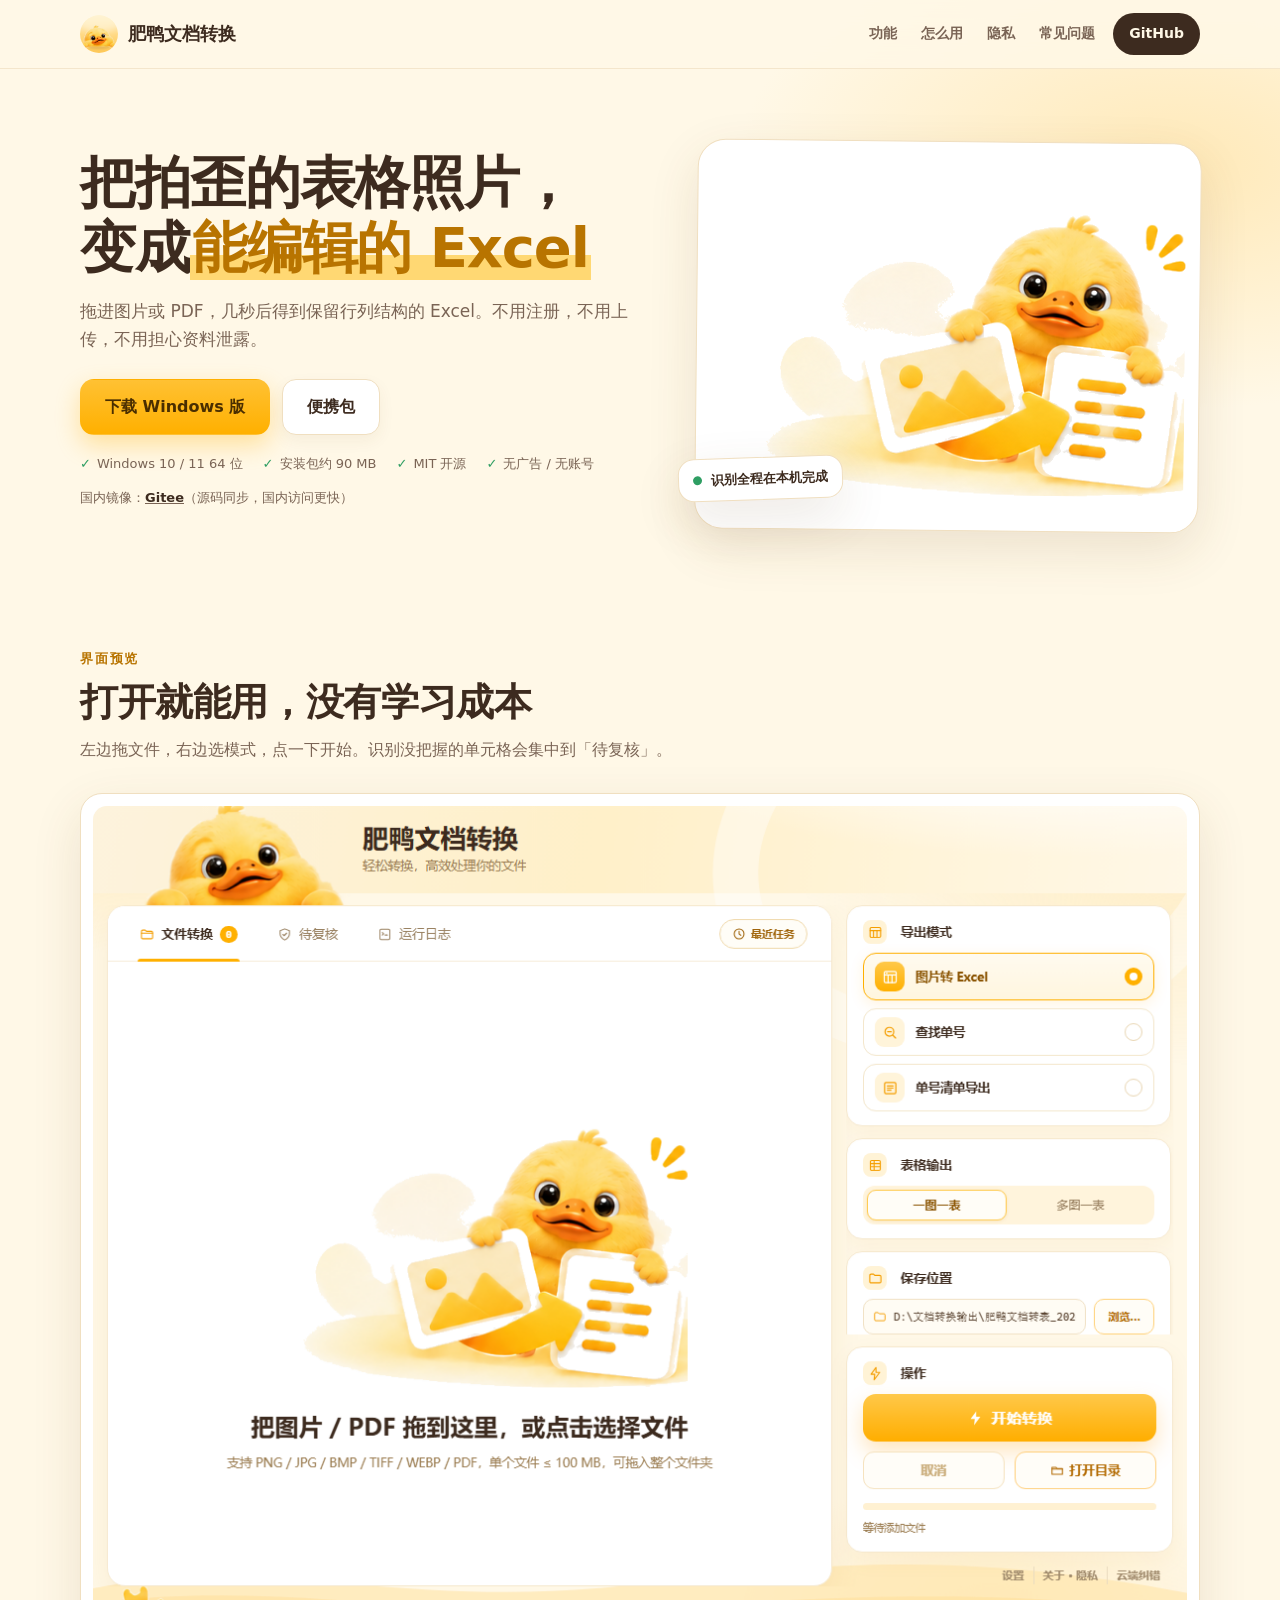
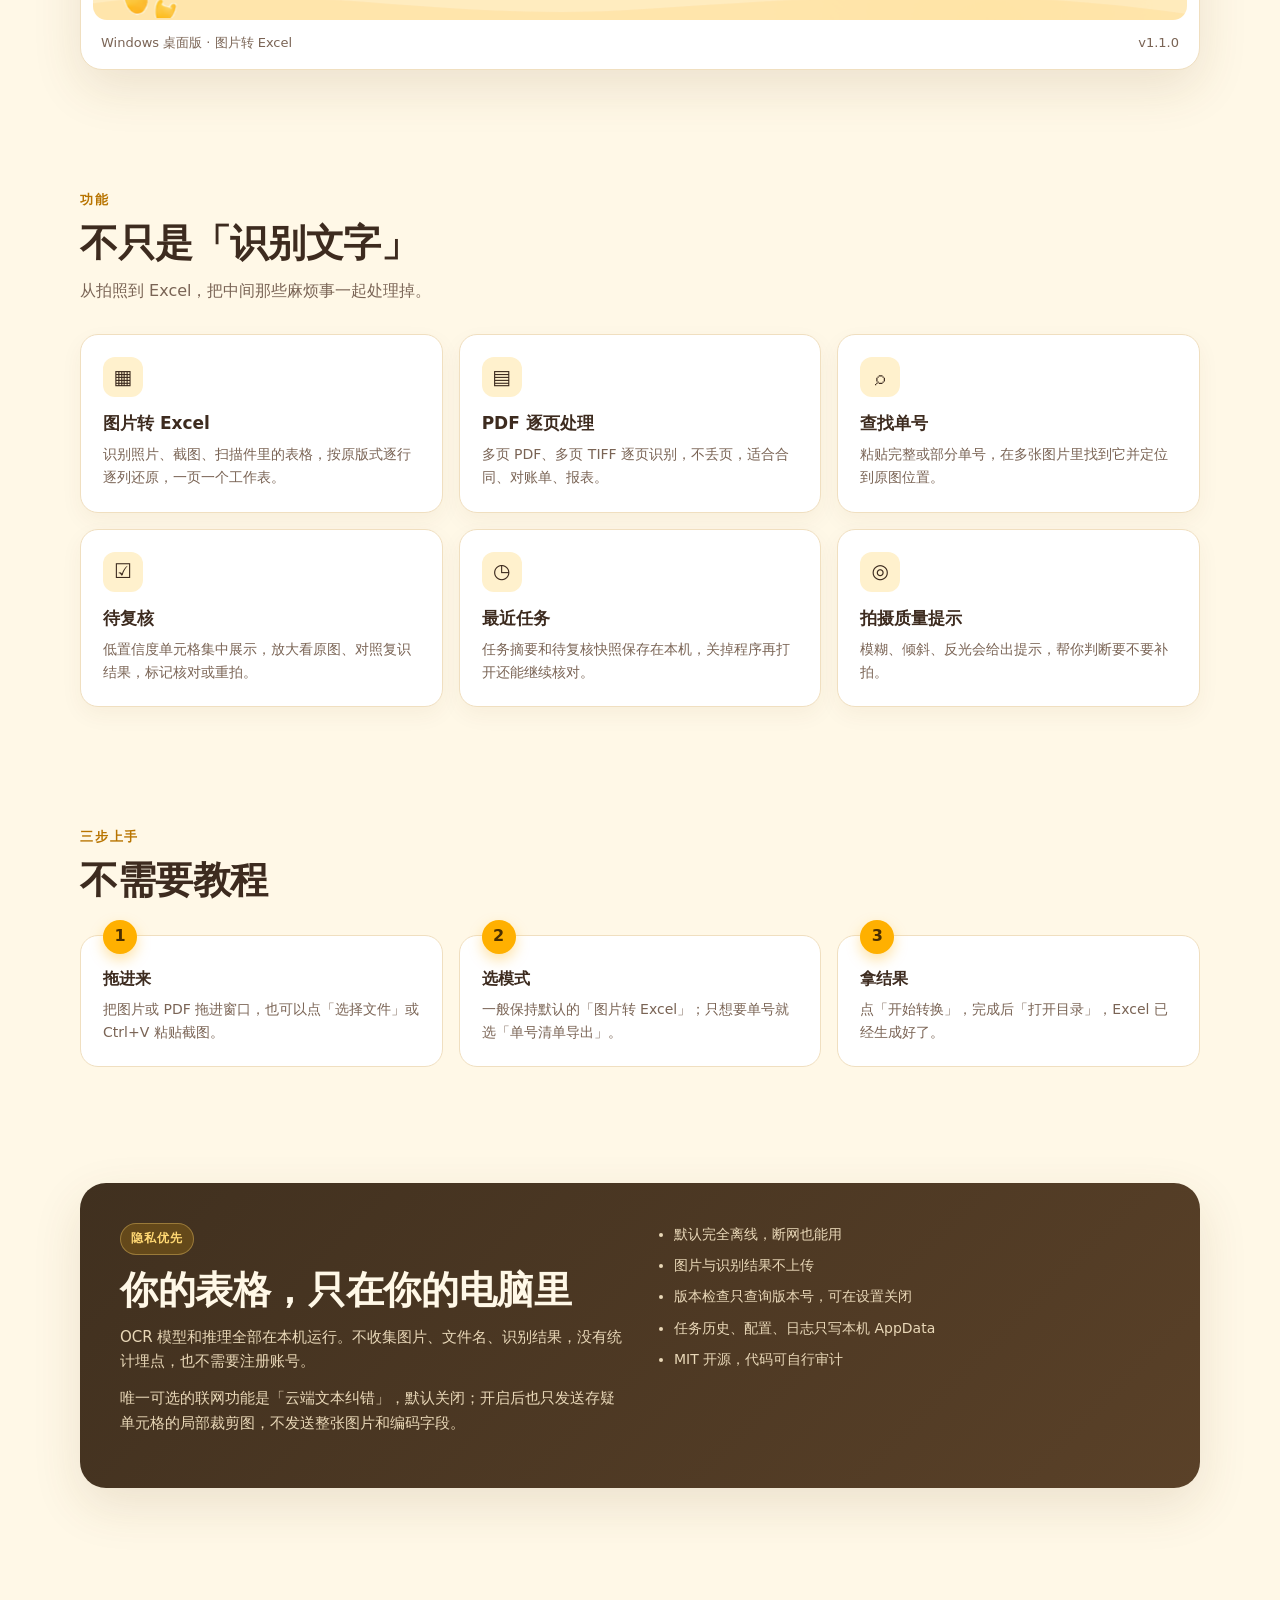
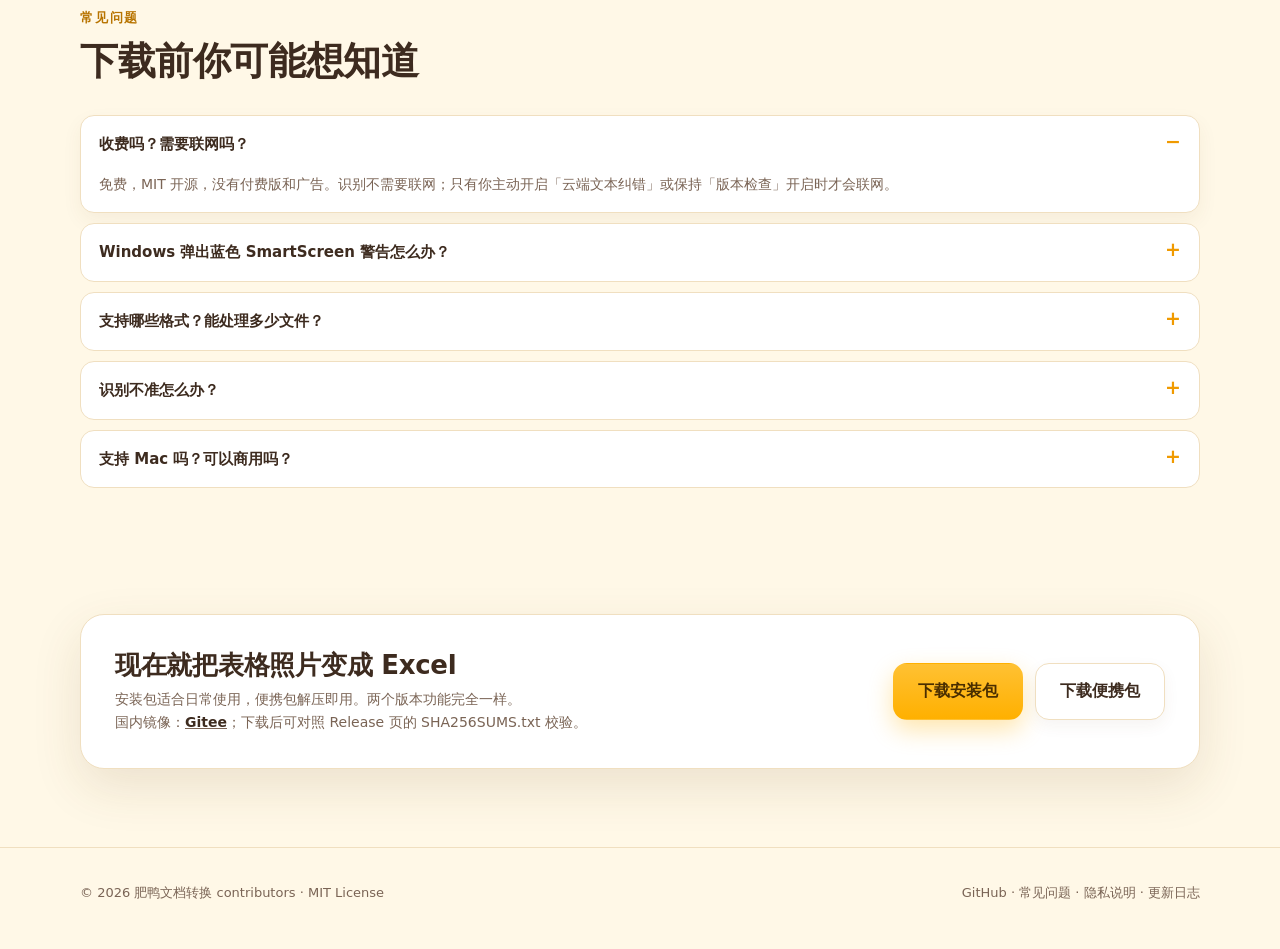
==== commit 870f22b2: "docs: 增加 Gitee 国内镜像入口" ====
--- a/index.html
+++ b/index.html
@@ -219,7 +219,7 @@
         <span>MIT 开源</span>
         <span>无广告 / 无账号</span>
       </div>
-      <p class="mirror">下载后可对照 Release 页的 <b>SHA256SUMS.txt</b> 校验文件完整性。</p>
+      <p class="mirror">国内镜像：<a href="https://gitee.com/feifei8yaya_admin_admin/fatduck-ocr" target="_blank" rel="noopener"><b>Gitee</b></a>（源码同步，国内访问更快）</p>
     </div>
     <div class="hero-visual">
       <div class="hero-card"><img src="assets/duck-hero.png" alt="肥鸭文档转换吉祥物"></div>
@@ -330,7 +330,7 @@
         <div>
           <h2>现在就把表格照片变成 Excel</h2>
           <p>安装包适合日常使用，便携包解压即用。两个版本功能完全一样。</p>
-          <p class="mirror">下载后可对照 Release 页的 <b>SHA256SUMS.txt</b> 校验文件完整性。</p>
+          <p class="mirror">国内镜像：<a href="https://gitee.com/feifei8yaya_admin_admin/fatduck-ocr" target="_blank" rel="noopener"><b>Gitee</b></a>；下载后可对照 Release 页的 SHA256SUMS.txt 校验。</p>
         </div>
         <div class="cta-row">
           <a class="btn btn-main" href="https://github.com/feifei3yaya/fatduck-ocr/releases/latest" target="_blank" rel="noopener">下载安装包</a>
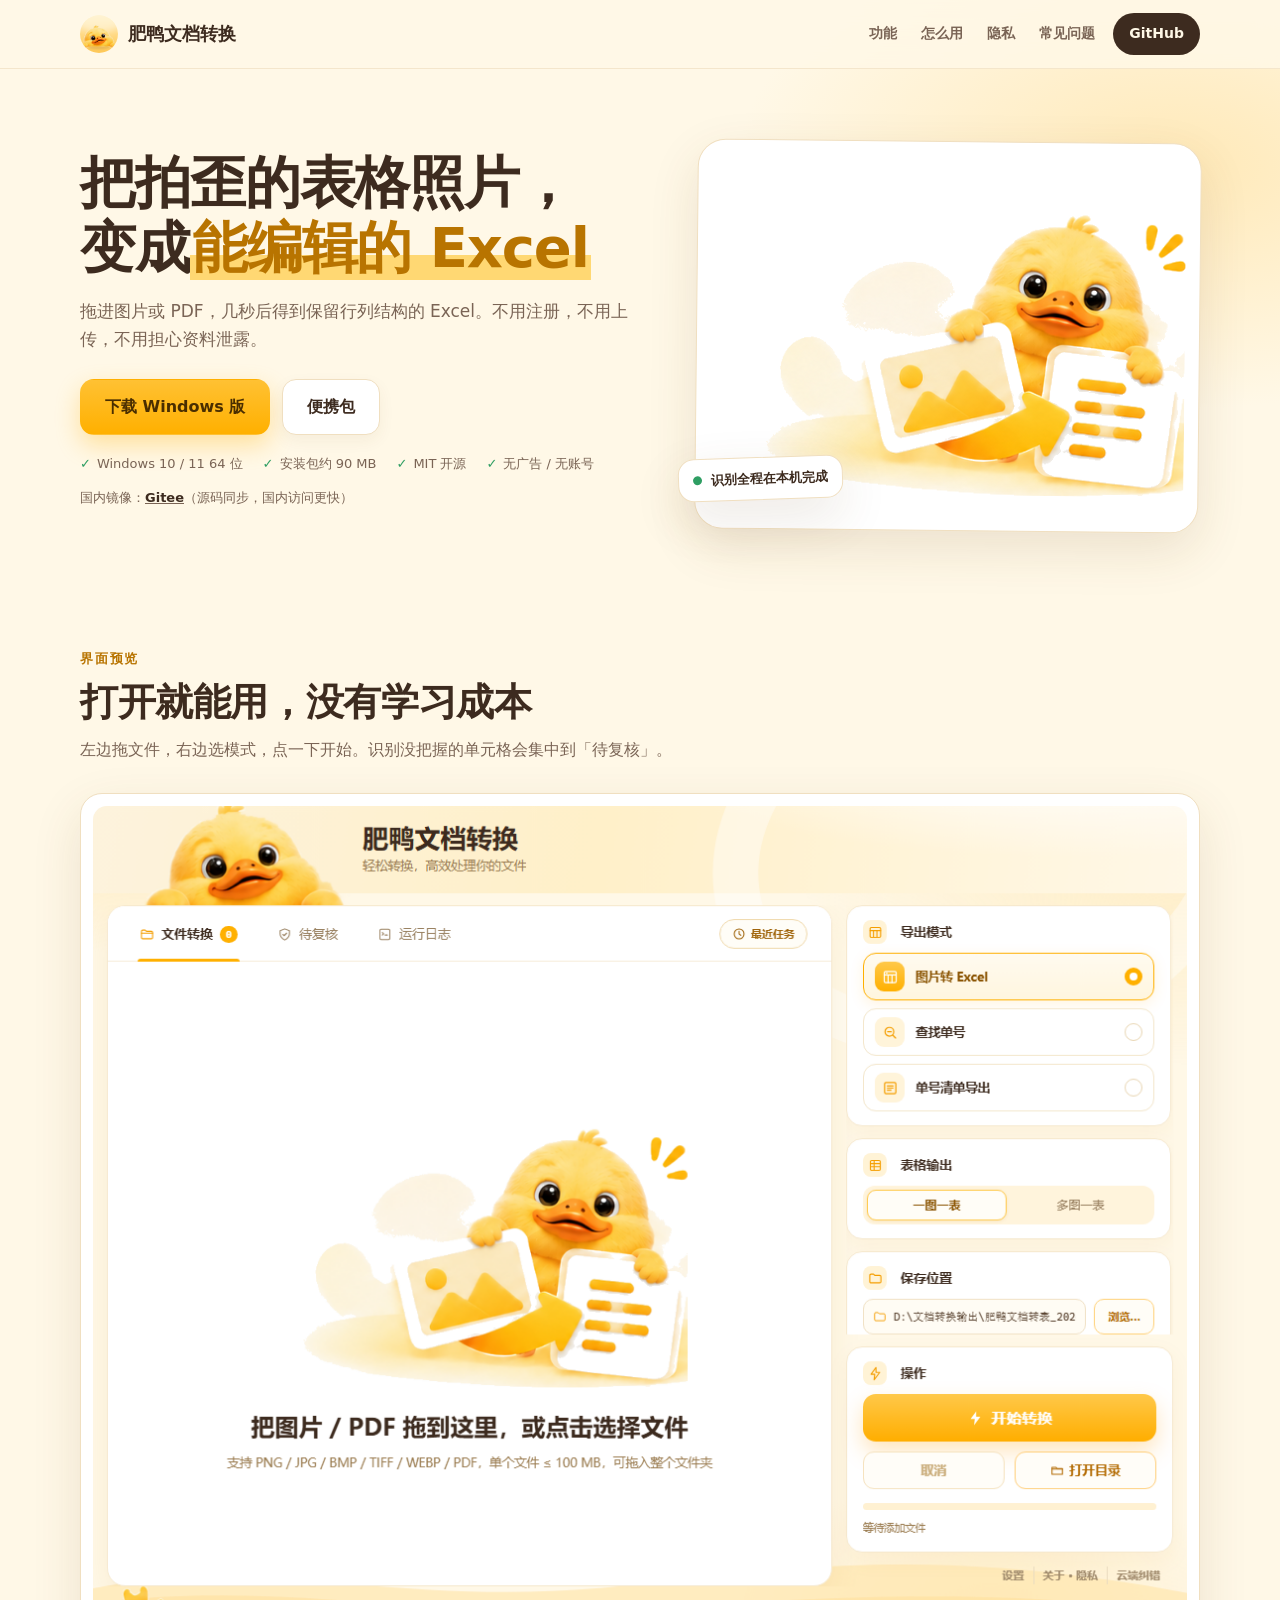
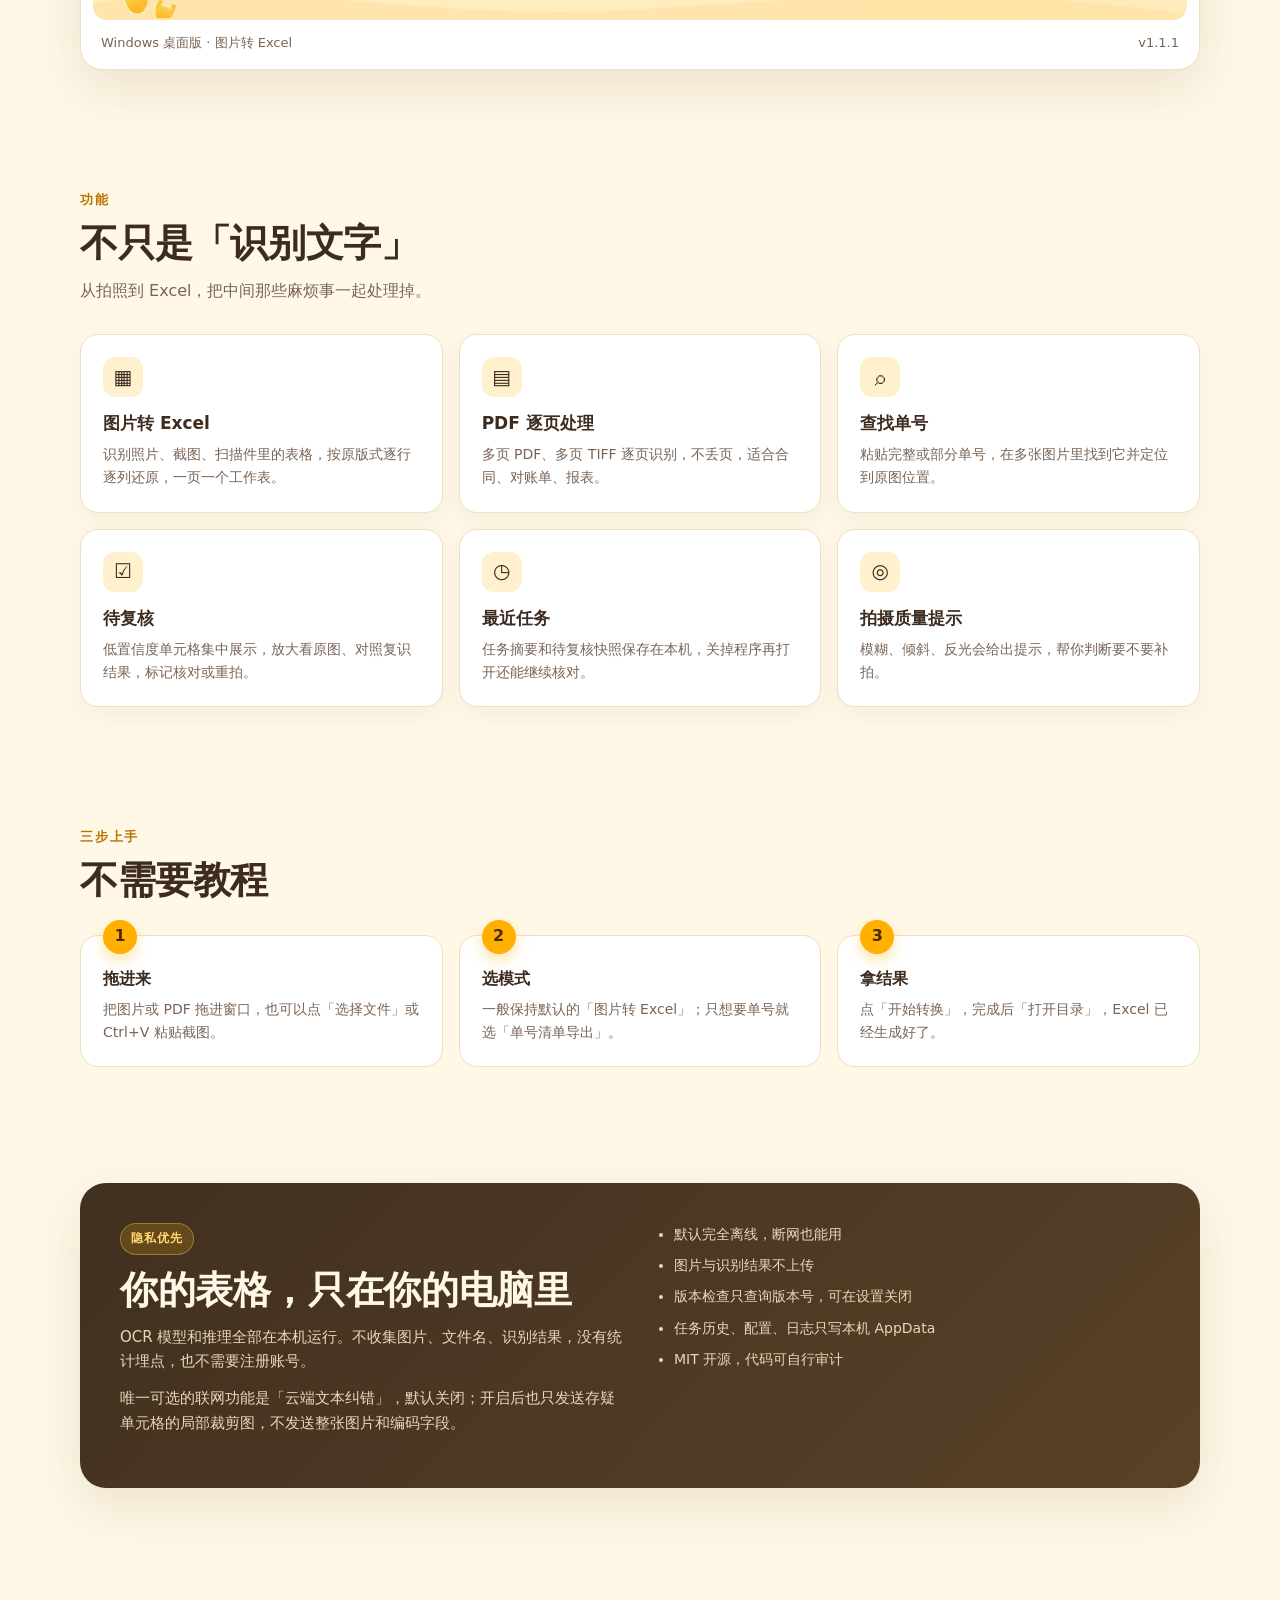
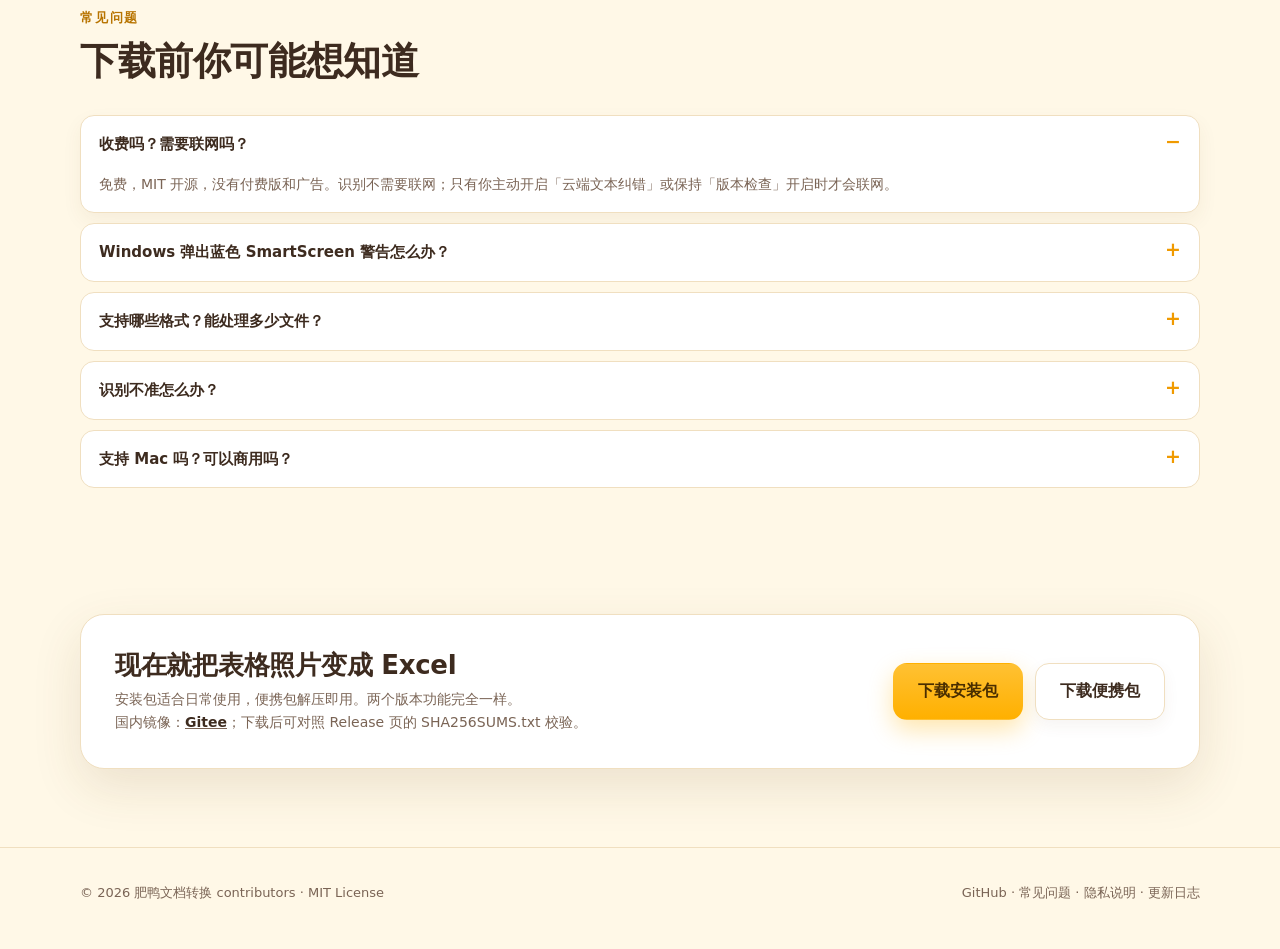
==== commit f33e3cd3: "release: v1.1.1 安装/卸载强化（卸载全干净、重装不被残留阻塞、版本显示统一）" ====
--- a/index.html
+++ b/index.html
@@ -236,7 +236,7 @@
       </div>
       <div class="shot">
         <img src="docs/screenshot.png" alt="肥鸭文档转换界面截图">
-        <div class="shot-cap"><span>Windows 桌面版 · 图片转 Excel</span><span>v1.1.0</span></div>
+        <div class="shot-cap"><span>Windows 桌面版 · 图片转 Excel</span><span>v1.1.1</span></div>
       </div>
     </div>
   </section>
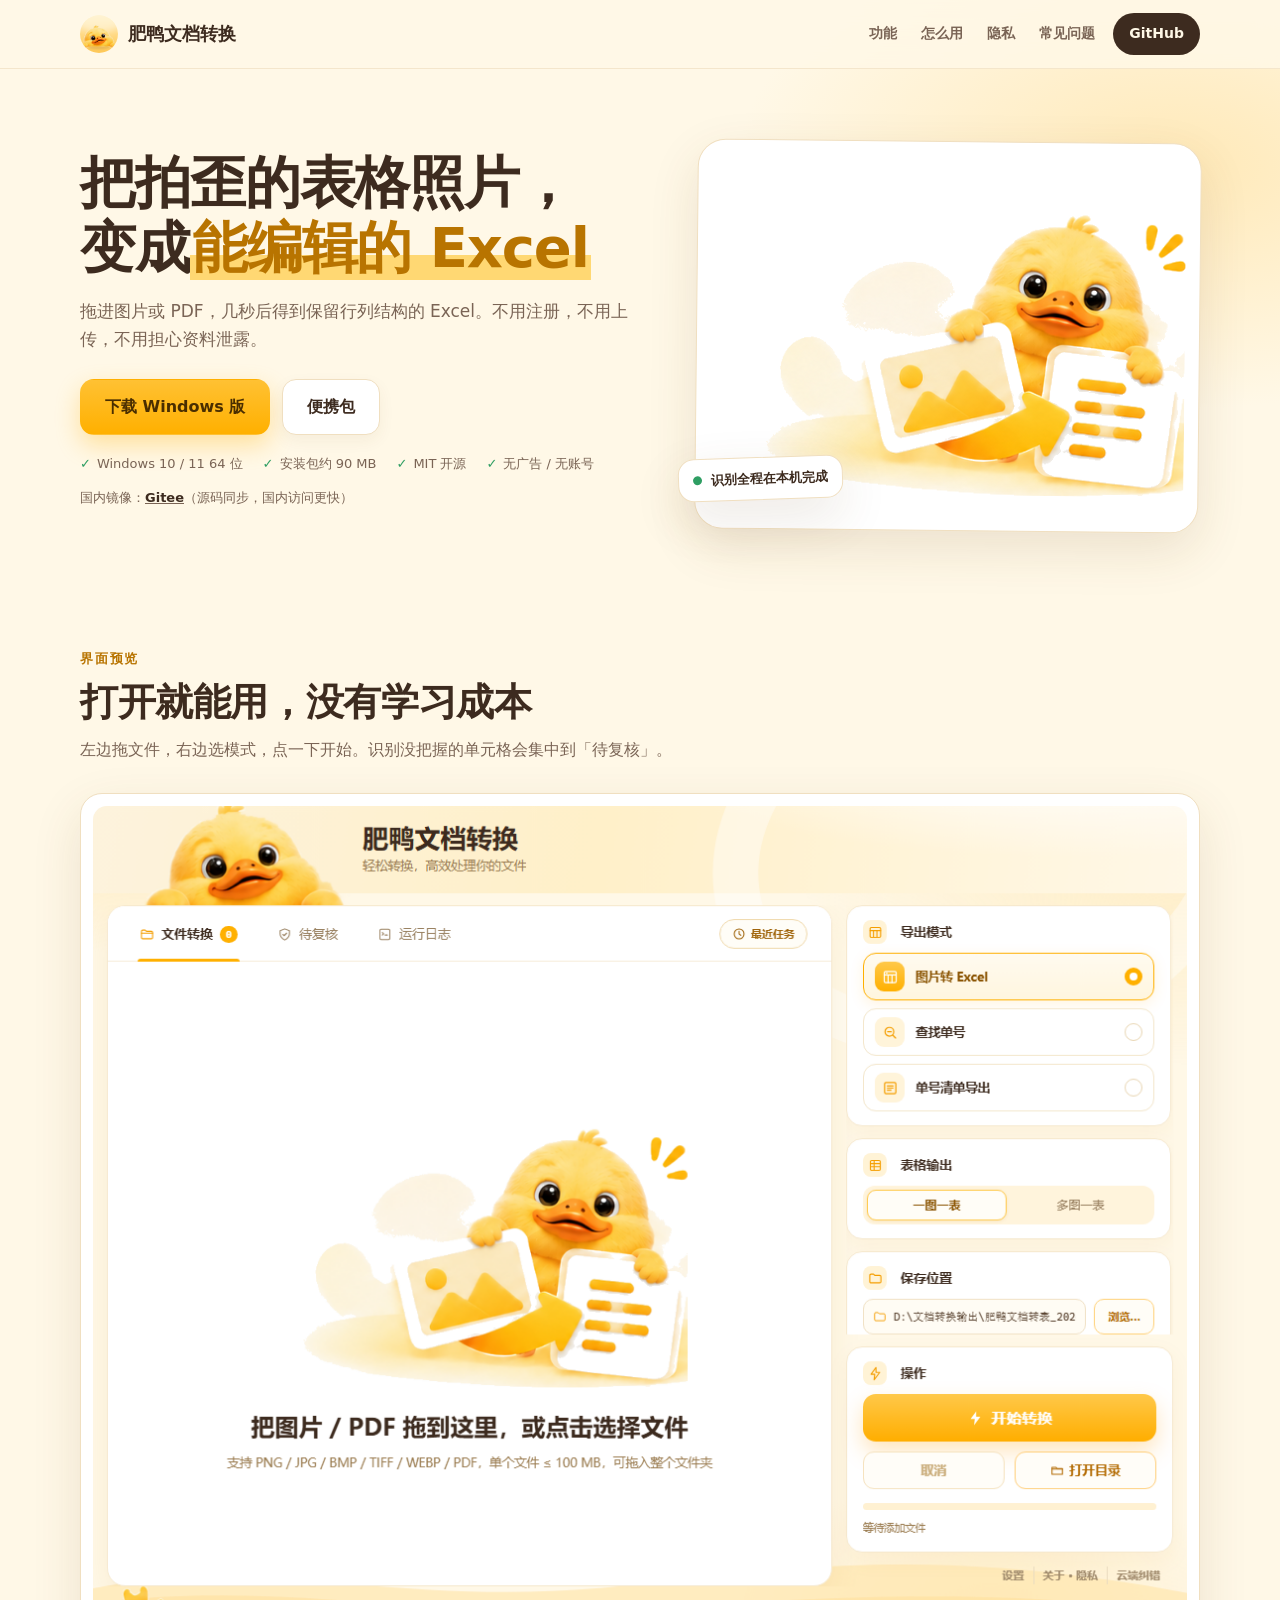
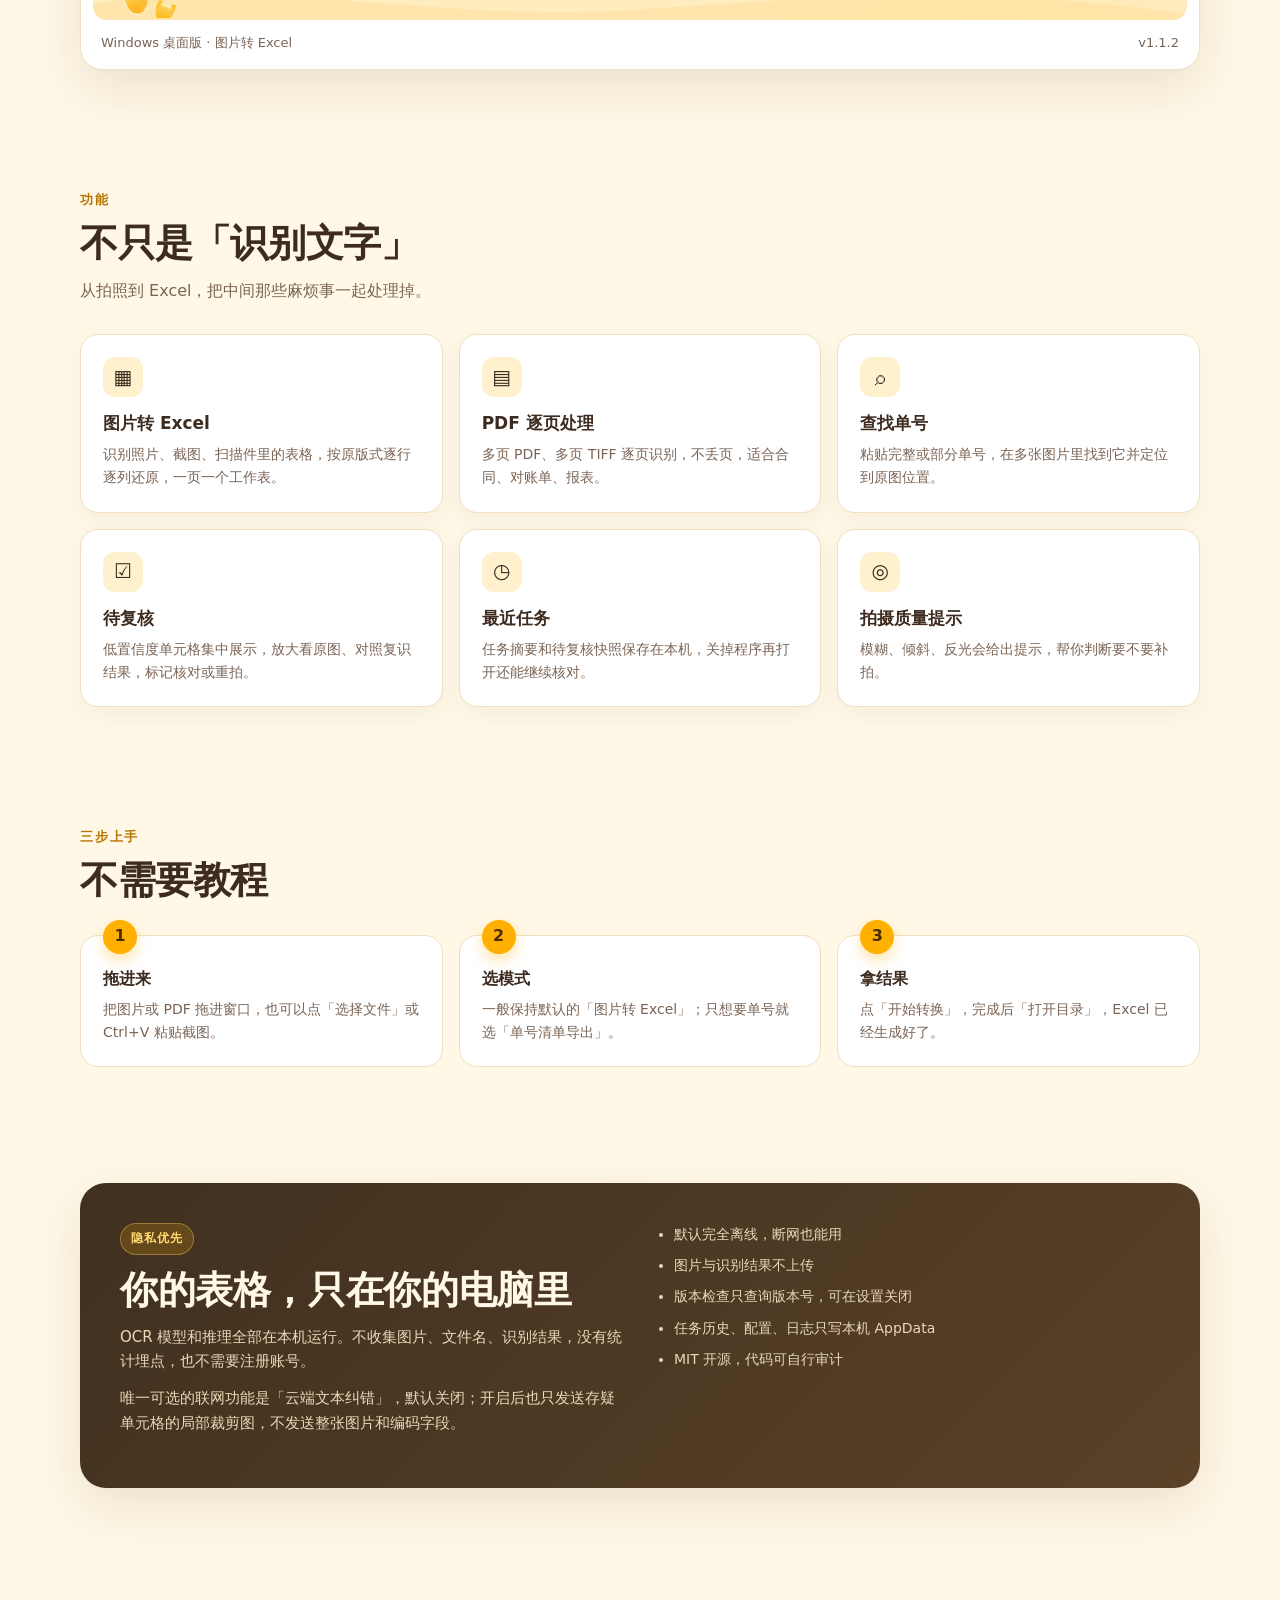
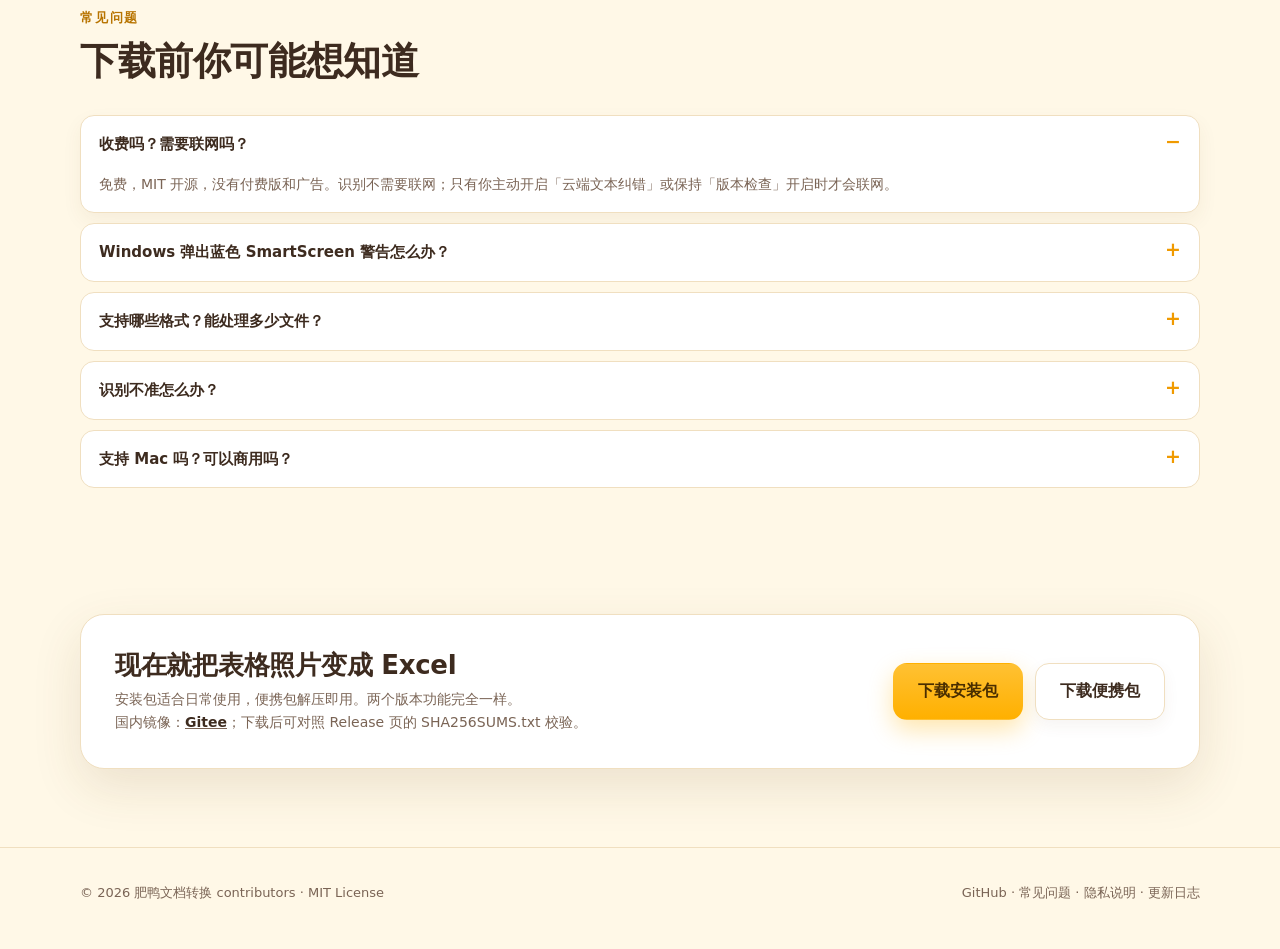
==== commit 33ddc858: "release: v1.1.2 任意方向识别（四方向投票，横拍/颠倒自动摆正）" ====
--- a/index.html
+++ b/index.html
@@ -236,7 +236,7 @@
       </div>
       <div class="shot">
         <img src="docs/screenshot.png" alt="肥鸭文档转换界面截图">
-        <div class="shot-cap"><span>Windows 桌面版 · 图片转 Excel</span><span>v1.1.1</span></div>
+        <div class="shot-cap"><span>Windows 桌面版 · 图片转 Excel</span><span>v1.1.2</span></div>
       </div>
     </div>
   </section>
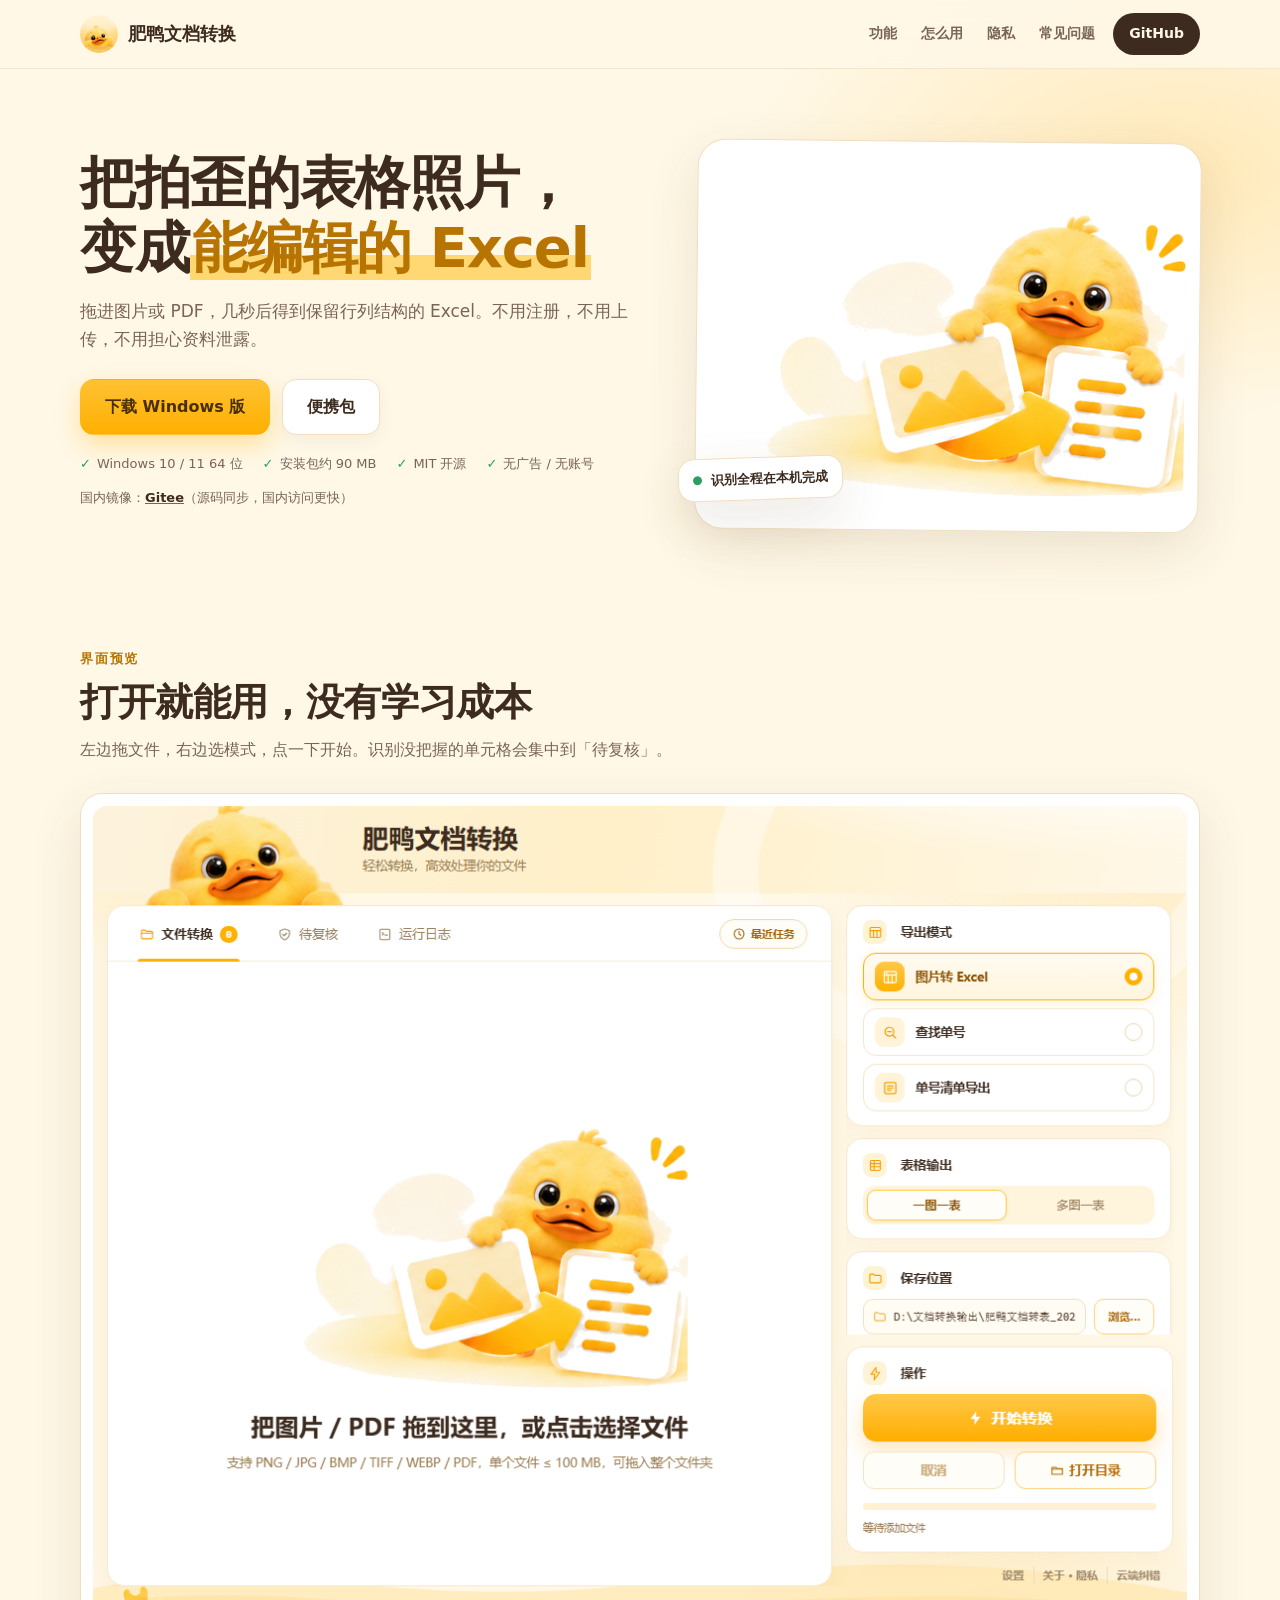
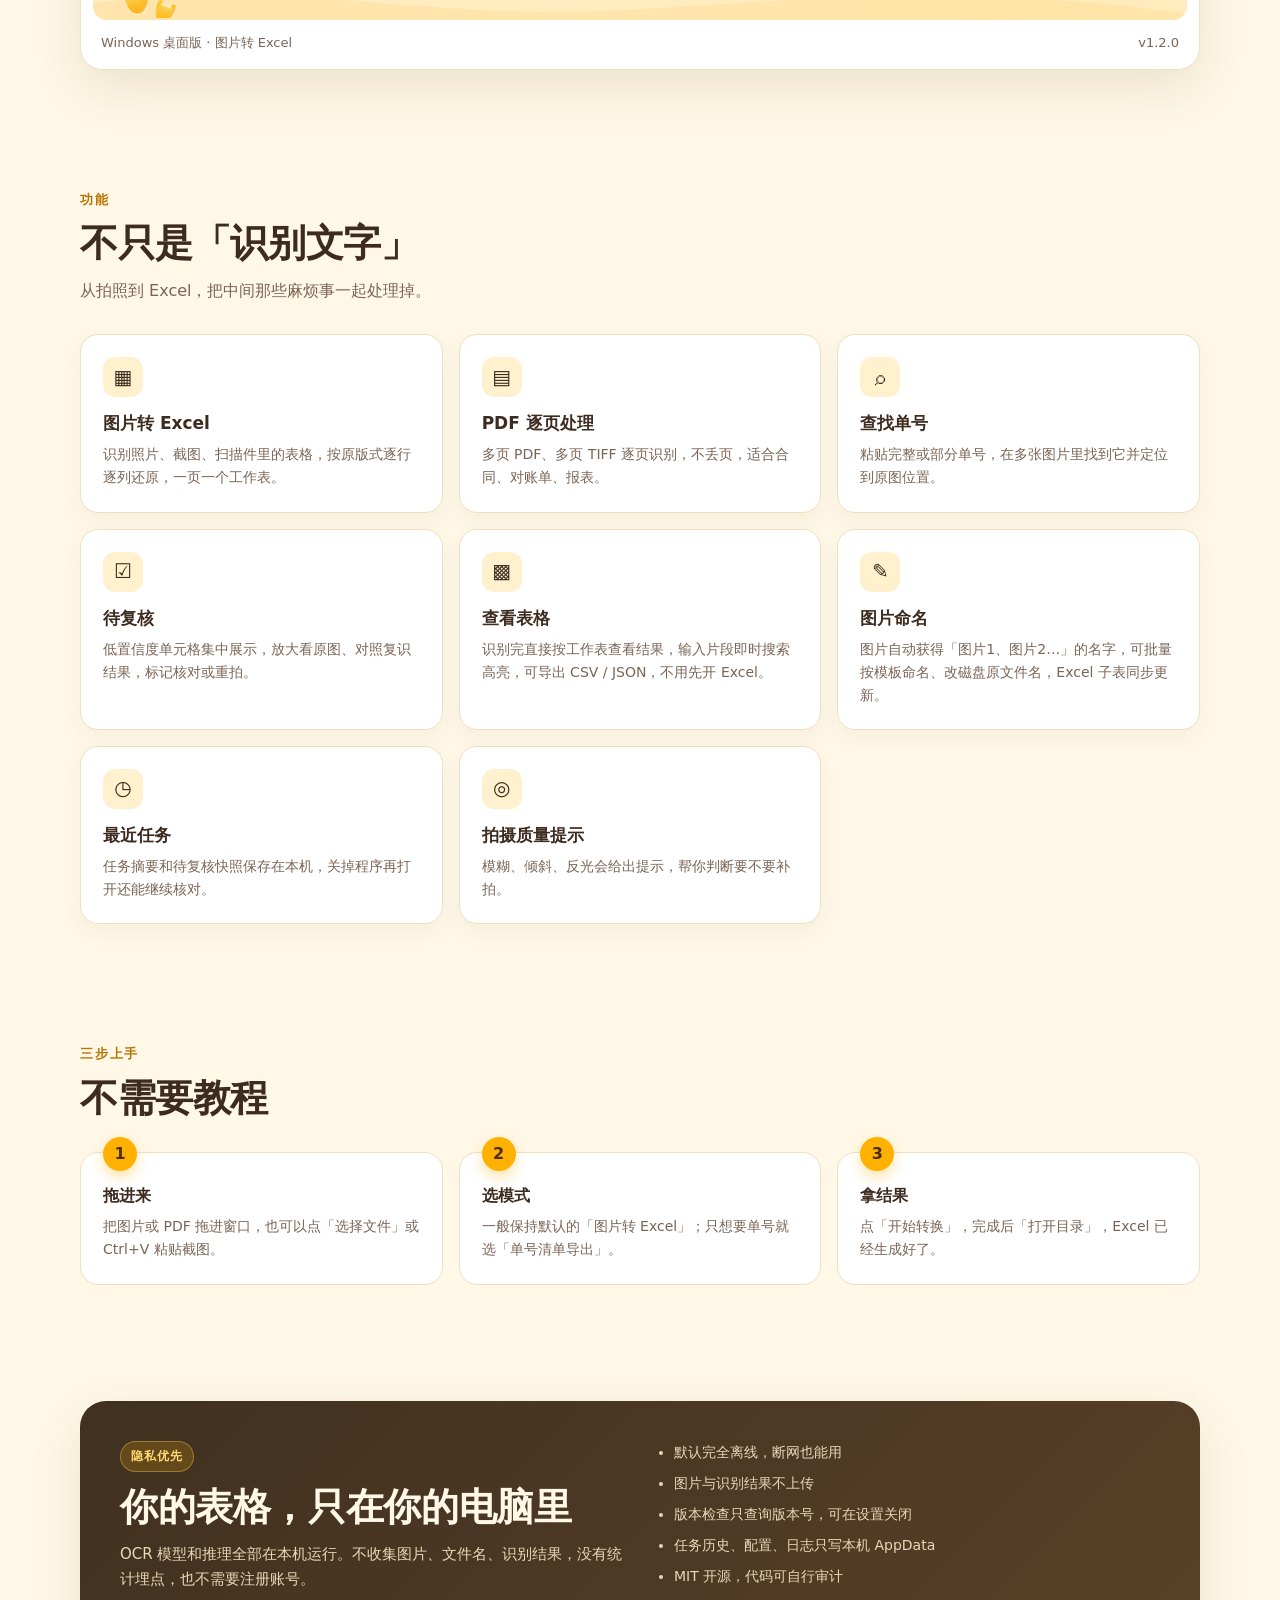
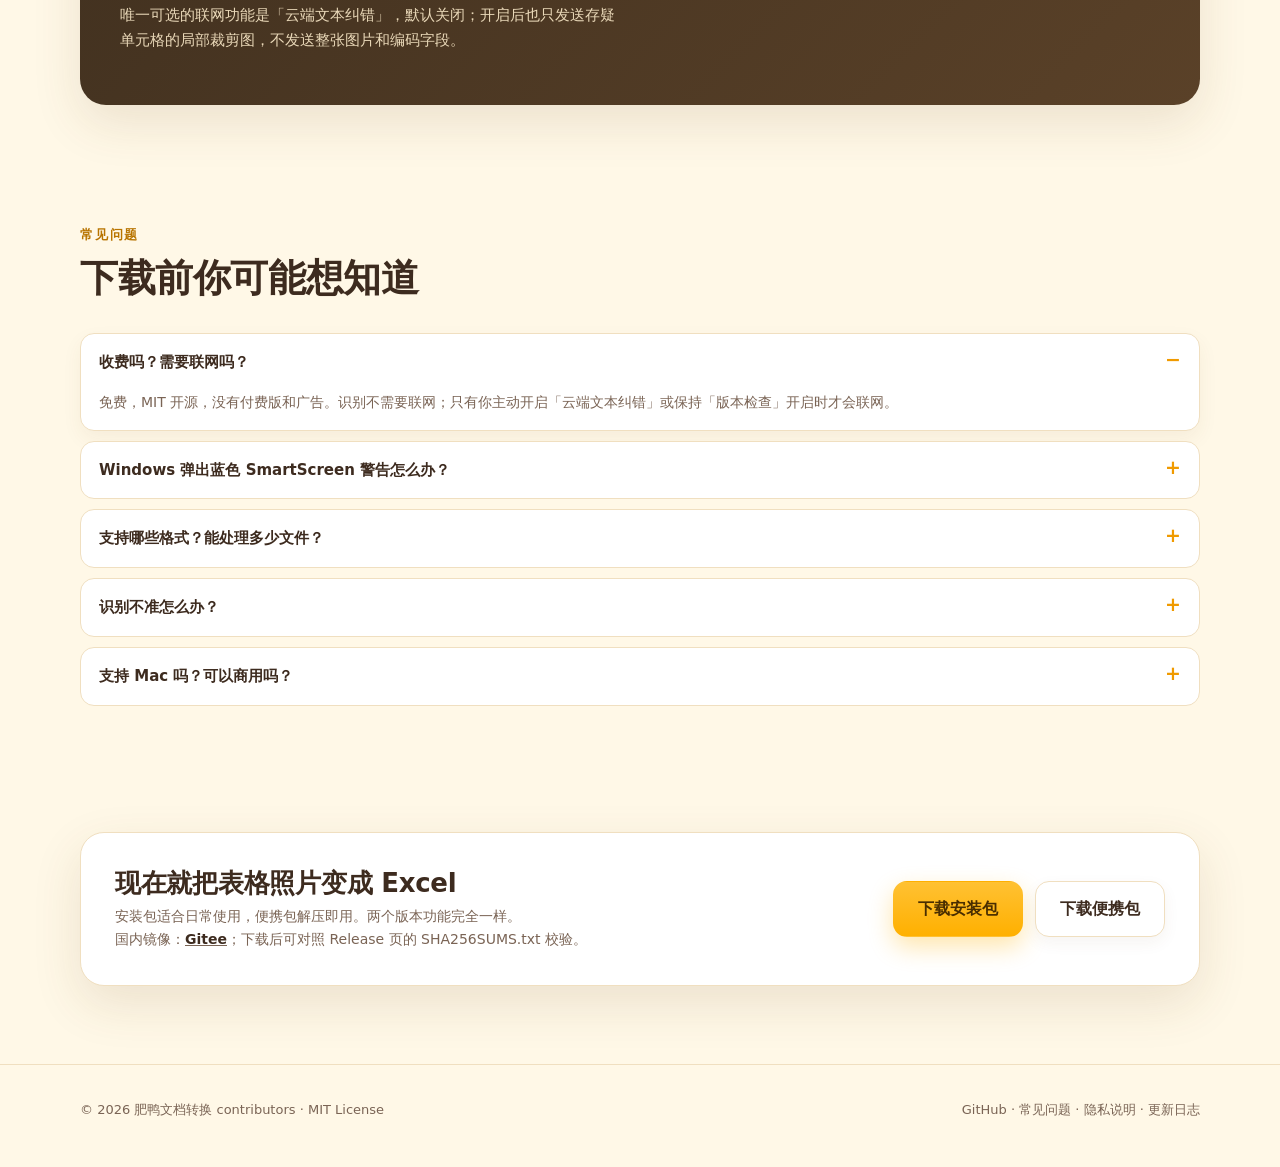
==== commit 3956a5f3: "feat: v1.2.0 结果查表与图片命名 - 表内查看识别结果：/api/result-table 只读打开产物工作簿，按工作表分页浏览 - 表内搜索 + 结构化导出 CSV/JSON（/api/" ====
--- a/index.html
+++ b/index.html
@@ -210,8 +210,8 @@
       <h1>把拍歪的表格照片，<br>变成<em>能编辑的 Excel</em></h1>
       <p class="lead">拖进图片或 PDF，几秒后得到保留行列结构的 Excel。不用注册，不用上传，不用担心资料泄露。</p>
       <div class="cta-row">
-        <a class="btn btn-main" href="https://github.com/feifei3yaya/fatduck-ocr/releases/latest" target="_blank" rel="noopener">下载 Windows 版</a>
-        <a class="btn btn-ghost" href="https://github.com/feifei3yaya/fatduck-ocr/releases/latest" target="_blank" rel="noopener">便携包</a>
+        <a class="btn btn-main" href="https://github.com/feifei3yaya/fatduck-ocr/releases/download/v1.2.0/fatduck-ocr_installer_v1.2.0.exe">下载 Windows 版</a>
+        <a class="btn btn-ghost" href="https://github.com/feifei3yaya/fatduck-ocr/releases/download/v1.2.0/fatduck-ocr_portable_v1.2.0.zip">便携包</a>
       </div>
       <div class="meta">
         <span>Windows 10 / 11 64 位</span>
@@ -236,7 +236,7 @@
       </div>
       <div class="shot">
         <img src="docs/screenshot.png" alt="肥鸭文档转换界面截图">
-        <div class="shot-cap"><span>Windows 桌面版 · 图片转 Excel</span><span>v1.1.2</span></div>
+        <div class="shot-cap"><span>Windows 桌面版 · 图片转 Excel</span><span>v1.2.0</span></div>
       </div>
     </div>
   </section>
@@ -253,6 +253,8 @@
         <div class="card"><div class="ico">▤</div><h3>PDF 逐页处理</h3><p>多页 PDF、多页 TIFF 逐页识别，不丢页，适合合同、对账单、报表。</p></div>
         <div class="card"><div class="ico">⌕</div><h3>查找单号</h3><p>粘贴完整或部分单号，在多张图片里找到它并定位到原图位置。</p></div>
         <div class="card"><div class="ico">☑</div><h3>待复核</h3><p>低置信度单元格集中展示，放大看原图、对照复识结果，标记核对或重拍。</p></div>
+        <div class="card"><div class="ico">▩</div><h3>查看表格</h3><p>识别完直接按工作表查看结果，输入片段即时搜索高亮，可导出 CSV / JSON，不用先开 Excel。</p></div>
+        <div class="card"><div class="ico">✎</div><h3>图片命名</h3><p>图片自动获得「图片1、图片2…」的名字，可批量按模板命名、改磁盘原文件名，Excel 子表同步更新。</p></div>
         <div class="card"><div class="ico">◷</div><h3>最近任务</h3><p>任务摘要和待复核快照保存在本机，关掉程序再打开还能继续核对。</p></div>
         <div class="card"><div class="ico">◎</div><h3>拍摄质量提示</h3><p>模糊、倾斜、反光会给出提示，帮你判断要不要补拍。</p></div>
       </div>
@@ -333,8 +335,8 @@
           <p class="mirror">国内镜像：<a href="https://gitee.com/feifei8yaya_admin_admin/fatduck-ocr" target="_blank" rel="noopener"><b>Gitee</b></a>；下载后可对照 Release 页的 SHA256SUMS.txt 校验。</p>
         </div>
         <div class="cta-row">
-          <a class="btn btn-main" href="https://github.com/feifei3yaya/fatduck-ocr/releases/latest" target="_blank" rel="noopener">下载安装包</a>
-          <a class="btn btn-ghost" href="https://github.com/feifei3yaya/fatduck-ocr/releases/latest" target="_blank" rel="noopener">下载便携包</a>
+          <a class="btn btn-main" href="https://github.com/feifei3yaya/fatduck-ocr/releases/download/v1.2.0/fatduck-ocr_installer_v1.2.0.exe">下载安装包</a>
+          <a class="btn btn-ghost" href="https://github.com/feifei3yaya/fatduck-ocr/releases/download/v1.2.0/fatduck-ocr_portable_v1.2.0.zip">下载便携包</a>
         </div>
       </div>
     </div>
